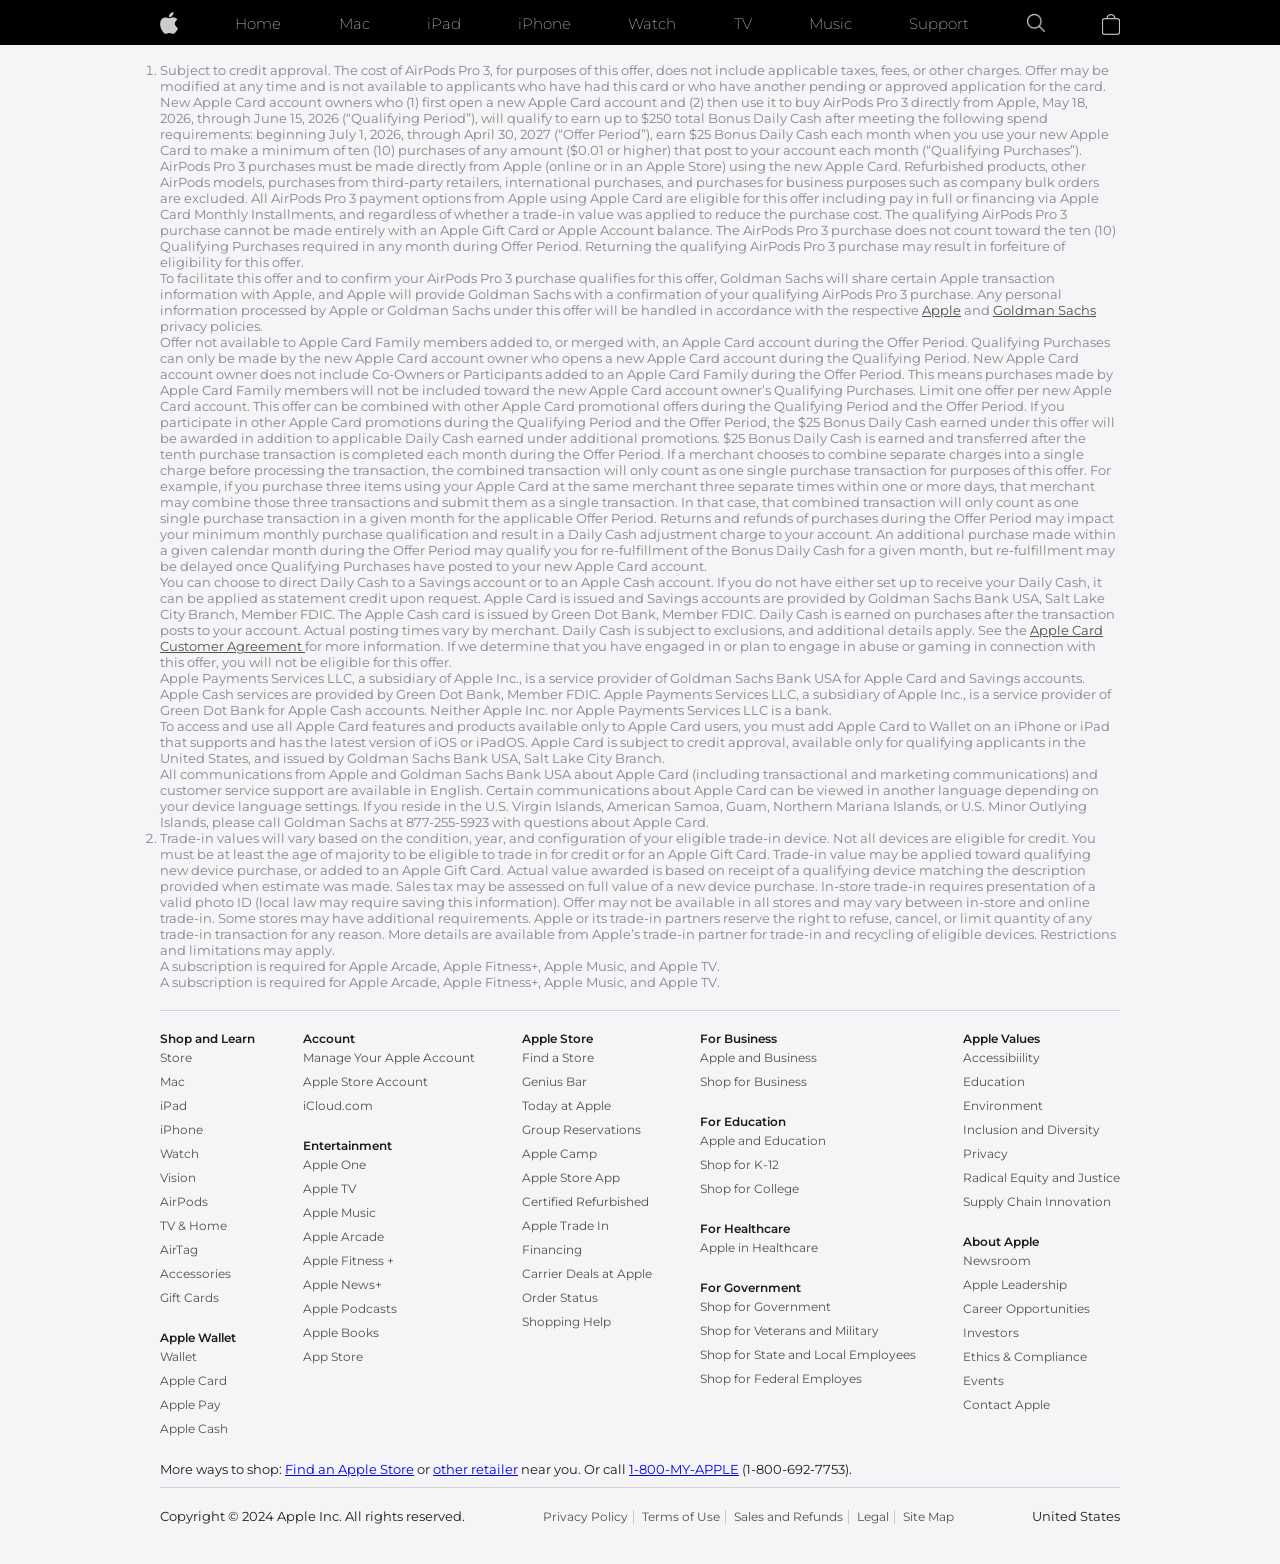
==== html/index.html @ cf8f4f3b "Add initial HTML structure and CSS styles for the Apple website; include various icons and images" ====
<!DOCTYPE html>
<html lang="en">
<head>
    <meta charset="UTF-8">
    <meta name="viewport" content="width=device-width, initial-scale=1.0">
    <title>Apple Website</title>
    <link rel="stylesheet" href="../css/style.css">
    <link rel="stylesheet" href="https://maxcdn.bootstrapcdn.com/font-awesome/4.6.2/css/font-awesome.min.css">
    <link rel="preconnect" href="https://fonts.googleapis.com">
    <link rel="preconnect" href="https://fonts.gstatic.com" crossorigin>
    <link href="https://fonts.googleapis.com/css2?family=Montserrat:ital,wght@0,100..900;1,100..900&display=swap" rel="stylesheet">
</head>
<body>
    <div class="outer-wrapper">
        <header class="header-wrapper">
            <div class="internal-wrapper">
                <div class="header-links-wrapper"> 
                    <ul>
                        <li class="logo-link"><a href="index.html"> <img src="../images/icons/logo.png" alt="Apple Logo""> </a> </li>
                        <li><a href="#">Home</a></li>
                        <li><a href="#">Mac</a></li>
                        <li><a href="#">iPad</a></li> 
                        <li><a href="#">iPhone</a></li>
                        <li><a href="#">Watch</a></li>
                        <li><a href="#">TV</a></li>
                        <li><a href="#">Music</a></li>
                        <li><a href="#">Support</a></li>
                        <li class="search-link"><a href="#"><img src="../images/icons/search-icon.png" alt="Search Icon"></a></li>
                        <li class="cart-link"><a href="#"><img src="../images/icons/cart.png" alt="Cart Icon"></a></li>
                    </ul>
                </div>
            </div>
        </header>
    </div>
       

        
<footer class="footer-wrapper">
    <div class="internal-wrapper">
        <div class="upper-text-container">
            <ol>
                <li>
                <p>
                    Subject to credit approval. The cost of AirPods Pro 3, for purposes of this offer, does not include applicable taxes, fees, or other charges. Offer may be modified at any time and is not available to applicants who have had this card or who have another pending or approved application for the card. New Apple Card account owners who (1) first open a new Apple Card account and (2) then use it to buy AirPods Pro 3 directly from Apple, May 18, 2026, through June 15, 2026 (“Qualifying Period”), will qualify to earn up to $250 total Bonus Daily Cash after meeting the following spend requirements: beginning July 1, 2026, through April 30, 2027 (“Offer Period”), earn $25 Bonus Daily Cash each month when you use your new Apple Card to make a minimum of ten (10) purchases of any amount ($0.01 or higher) that post to your account each month (“Qualifying Purchases”). AirPods Pro 3 purchases must be made directly from Apple (online or in an Apple Store) using the new Apple Card. Refurbished products, other AirPods models, purchases from third‑party retailers, international purchases, and purchases for business purposes such as company bulk orders are excluded. All AirPods Pro 3 payment options from Apple using Apple Card are eligible for this offer including pay in full or financing via Apple Card Monthly Installments, and regardless of whether a trade-in value was applied to reduce the purchase cost. The qualifying AirPods Pro 3 purchase cannot be made entirely with an Apple Gift Card or Apple Account balance. The AirPods Pro 3 purchase does not count toward the ten (10) Qualifying Purchases required in any month during Offer Period. Returning the qualifying AirPods Pro 3 purchase may result in forfeiture of eligibility for this offer.
                </p>
                <p>
                    To facilitate this offer and to confirm your AirPods Pro 3 purchase qualifies for this offer, Goldman Sachs will share certain Apple transaction information with Apple, and Apple will provide Goldman Sachs with a confirmation of your qualifying AirPods Pro 3 purchase. Any personal information processed by Apple or Goldman Sachs under this offer will be handled in accordance with the respective <a href="#">Apple</a> and <a href="#">Goldman Sachs</a> privacy policies.
                </p>
                <p>
                    Offer not available to Apple Card Family members added to, or merged with, an Apple Card account during the Offer Period. Qualifying Purchases can only be made by the new Apple Card account owner who opens a new Apple Card account during the Qualifying Period. New Apple Card account owner does not include Co-Owners or Participants added to an Apple Card Family during the Offer Period. This means purchases made by Apple Card Family members will not be included toward the new Apple Card account owner’s Qualifying Purchases. Limit one offer per new Apple Card account. This offer can be combined with other Apple Card promotional offers during the Qualifying Period and the Offer Period. If you participate in other Apple Card promotions during the Qualifying Period and the Offer Period, the $25 Bonus Daily Cash earned under this offer will be awarded in addition to applicable Daily Cash earned under additional promotions. $25 Bonus Daily Cash is earned and transferred after the tenth purchase transaction is completed each month during the Offer Period. If a merchant chooses to combine separate charges into a single charge before processing the transaction, the combined transaction will only count as one single purchase transaction for purposes of this offer. For example, if you purchase three items using your Apple Card at the same merchant three separate times within one or more days, that merchant may combine those three transactions and submit them as a single transaction. In that case, that combined transaction will only count as one single purchase transaction in a given month for the applicable Offer Period. Returns and refunds of purchases during the Offer Period may impact your minimum monthly purchase qualification and result in a Daily Cash adjustment charge to your account. An additional purchase made within a given calendar month during the Offer Period may qualify you for re-fulfillment of the Bonus Daily Cash for a given month, but re-fulfillment may be delayed once Qualifying Purchases have posted to your new Apple Card account.
                </p>
                <p>
                    You can choose to direct Daily Cash to a Savings account or to an Apple Cash account. If you do not have either set up to receive your Daily Cash, it can be applied as statement credit upon request. Apple Card is issued and Savings accounts are provided by Goldman Sachs Bank USA, Salt Lake City Branch, Member FDIC. The Apple Cash card is issued by Green Dot Bank, Member FDIC. Daily Cash is earned on purchases after the transaction posts to your account. Actual posting times vary by merchant. Daily Cash is subject to exclusions, and additional details apply. See the <a href="#">Apple Card Customer Agreement </a> for more information. If we determine that you have engaged in or plan to engage in abuse or gaming in connection with this offer, you will not be eligible for this offer.
                </p>
                <p>
                  Apple Payments Services LLC, a subsidiary of Apple Inc., is a service provider of Goldman Sachs Bank USA for Apple Card and Savings accounts. Apple Cash services are provided by Green Dot Bank, Member FDIC. Apple Payments Services LLC, a subsidiary of Apple Inc., is a service provider of Green Dot Bank for Apple Cash accounts. Neither Apple Inc. nor Apple Payments Services LLC is a bank.  
                </p>
                <p>
                    To access and use all Apple Card features and products available only to Apple Card users, you must add Apple Card to Wallet on an iPhone or iPad that supports and has the latest version of iOS or iPadOS. Apple Card is subject to credit approval, available only for qualifying applicants in the United States, and issued by Goldman Sachs Bank USA, Salt Lake City Branch.
                </p>
                <p>
                    All communications from Apple and Goldman Sachs Bank USA about Apple Card (including transactional and marketing communications) and customer service support are available in English. Certain communications about Apple Card can be viewed in another language depending on your device language settings. If you reside in the U.S. Virgin Islands, American Samoa, Guam, Northern Mariana Islands, or U.S. Minor Outlying Islands, please call Goldman Sachs at 877-255-5923 with questions about Apple Card.
                </p>
                </li>

                <li>
                    <p>
                        Trade‑in values will vary based on the condition, year, and configuration of your eligible trade‑in device. Not all devices are eligible for credit. You must be at least the age of majority to be eligible to trade in for credit or for an Apple Gift Card. Trade‑in value may be applied toward qualifying new device purchase, or added to an Apple Gift Card. Actual value awarded is based on receipt of a qualifying device matching the description provided when estimate was made. Sales tax may be assessed on full value of a new device purchase. In‑store trade‑in requires presentation of a valid photo ID (local law may require saving this information). Offer may not be available in all stores and may vary between in‑store and online trade‑in. Some stores may have additional requirements. Apple or its trade‑in partners reserve the right to refuse, cancel, or limit quantity of any trade‑in transaction for any reason. More details are available from Apple’s trade-in partner for trade‑in and recycling of eligible devices. Restrictions and limitations may apply.
                    </p>
                </li>

            </ol>
            <p>
                A subscription is required for Apple Arcade, Apple Fitness+, Apple Music, and Apple TV.
                <br>
                A subscription is required for Apple Arcade, Apple Fitness+, Apple Music, and Apple TV.
            </p>
        </div>
    
        <div class="footer-links-wrapper">
            <div class="links-wrapper-1">
                <h3> Shop and Learn </h3>
                <ul>
                    <li> <a href="#">Store</a></li>
                    <li><a href="#">Mac</a></li>
                    <li><a href="#">iPad</a></li>
                    <li><a href="#">iPhone</a></li>
                    <li><a href="#">Watch</a></li>
                    <li><a href="#">Vision</a></li>
                    <li><a href="#">AirPods</a></li>
                    <li> <a href="#">TV & Home</a></li>
                    <li><a href="#">AirTag</a></li>
                    <li><a href="#">Accessories</a></li>
                    <li><a href="#">Gift Cards</a></li>
                </ul>

                <h3> Apple Wallet</h3>
                <ul>
                    <li><a href="#">Wallet</a></li>
                    <li><a href="#">Apple Card</a></li>
                    <li><a href="#">Apple Pay</a></li>
                    <li><a href="#">Apple Cash</a></li>
                </ul>
            </div>

            <div class="links-wrapper-2">
                <h3>Account</h3>
                <ul>
                    <li><a href="#">Manage Your Apple Account</a></li>
                    <li><a href="#">Apple Store Account</a></li>
                    <li><a href="#">iCloud.com</a></li>
                </ul>

                <h3> Entertainment </h3>
                <ul>
                    <li><a href="#">Apple One </a></li>
                    <li><a href="#">Apple TV</a></li>
                    <li><a href="#">Apple Music</a></li>
                    <li><a href="#">Apple Arcade</a></li>
                    <li><a href="#">Apple Fitness + </a></li>
                    <li><a href="#">Apple News+</a></li>
                    <li><a href="#"> Apple Podcasts </a></li>
                    <li><a href="#">Apple Books</a></li>
                    <li><a href="#">App Store</a></li>
                </ul>
            </div>                        

            <div class="link-wrapper-3">
                <h3> Apple Store </h3>
                <ul>
                    <li><a href="#">Find a Store</a></li>
                    <li><a href="#">Genius Bar</a></li>
                    <li><a href="#">Today at Apple</a></li>
                    <li> <a href="#">Group Reservations</a></li>
                    <li><a href="#">Apple Camp</a></li>
                    <li><a href="#">Apple Store App</a></li>
                    <li><a href="#">Certified Refurbished</a></li>
                    <li><a href="#">Apple Trade In</a></li>
                    <li><a href="#">Financing</a></li>
                    <li><a href="#">Carrier Deals at Apple </a></li>
                    <li> <a href="#">Order Status</a></li>
                    <li><a href="#">Shopping Help</a></li>
                </ul>
            </div>

            <div class="links-wrapper-4">
                <h3> For Business </h3>
                <ul>
                    <li><a href="#">Apple and Business</a></li>
                    <li><a href="#">Shop for Business</a></li>
                </ul>
                <h3> For Education </h3>
                <ul>
                    <li><a href="#">Apple and Education</a></li>
                    <li> <a href="#">Shop for K-12 </a></li>
                    <li><a href="#">Shop for College</a></li>
                </ul>
                <h3> For Healthcare </h3>
                <ul>
                    <li><a href="#">Apple in Healthcare</a></li>
                </ul>
                <h3> For Government </h3>
                <ul>
                    <li><a href="#">Shop for Government</a></li>
                    <li><a href="#">Shop for Veterans and Military</a></li>
                    <li> <a href="#">Shop for State and Local Employees</a></li>
                    <li><a href="#">Shop for Federal Employes</a></li>
                </ul>
            </div>

            <div class="links-wrapper-5">
                <h3> Apple Values </h3>
                <ul>
                    <li><a href="#">Accessibiility</a></li>
                    <li><a href="#">Education </a></li>
                    <li><a href="#">Environment</a></li>
                    <li><a href="#">Inclusion and Diversity</a></li>
                    <li><a href="#">Privacy</a></li>
                    <li><a href="#">Radical Equity and Justice</a></li>
                    <li><a href="#">Supply Chain Innovation</a></li>
                </ul>
                <h3> About Apple </h3>
                <ul>
                    <li><a href="#">Newsroom</a></li>
                    <li><a href="#">Apple Leadership</a></li>
                    <li><a href="#">Career Opportunities</a></li>
                    <li><a href="#">Investors</a></li>
                    <li><a href="#">Ethics & Compliance</a></li>
                    <li><a href="#">Events</a></li>
                    <li><a href="#">Contact Apple</a></li>
                </ul>
            </div>
        </div>
        
        <div class="my-apple-wrapper">
            More ways to shop: <a href="#">Find an Apple Store</a> or <a href="#">other retailer</a> near you. Or call <a href="#">1-800-MY-APPLE</a> (1-800-692-7753).
        </div>
        <div class="copyright-wrapper">
            <div class="copyright">
                Copyright © 2024 Apple Inc. All rights reserved.
            </div>
            <div class="footer-links-terms">
                <ul>
                    <li><a href="#">Privacy Policy</a></li>
                    <li><a href="#">Terms of Use</a></li>
                    <li><a href="#">Sales and Refunds</a></li>
                    <li><a href="#">Legal</a></li>
                    <li><a href="#">Site Map</a></li>
                </ul>
            </div>
            <div class="footer-country">
                <a href="#"> United States</a>
            </div>
        </div>
    </div>
</footer>
---- css/style.css ----
* {
    margin: 0;
    padding: 0;
    box-sizing: border-box;
}
img {
    max-width: 100%;
}

body {
    font-size: 20px;
    font-family: 'Montserrat', sans-serif;
}

/* Header */
.header-wrapper {
    /* position: fixed; */
    background: black;
    color: white;
    font-weight: 200;
    font-size: 0.75em;
    height: 45px;
    top: 0;
    left: 0;
    width: 100%;
}

.header-wrapper ul {
    display: flex;
    -webkit-box-pack: justify;
    justify-content: space-between;
}

.internal-wrapper {
    width:980px;
    padding: 0 10px;    /* up and down, right and left */
    margin: 0 auto;     /* auto puts it in the center of the browser */
}

.header-wrapper .header-links-wrapper ul li a {
    text-decoration:none;
    color: white;
}

.header-links-wrapper ul {
    list-style: none;
}

.header-wrapper .header-links-wrapper ul li {
    display: inline-block;
    padding: 14px 0 8px;
    height: 25px;
    opacity: 0.8;
}

.header-wrapper .header-links-wrapper ul li:hover {
    opacity: 1;
}   

.logo-link, .search-link, .cart-link {
    width: 18px;
    display: block;
}

.header-wrapper .header-links-wrapper ul li.logo-link, .cart-link, .search-link {
    padding: 12px 0 10px;
}



/* Footer */

.footer-wrapper {

    background: #f5f5f7;
    color: #1d1d1f;
    font-size: 0.65em;
}

.upper-text-container {
    border-bottom: 1px solid #d2d2d7;
    color:#86868b;
    padding: 17px 0 20px;
}

.upper-text-container a {
    text-decoration: underline;
    color: #515154;
}

/*.upper-text-container a:hover {
    text-decoration: underline;
}
*/

.footer-links-wrapper {
    display: flex;
    -webkit-box-pack: justify;
    justify-content: space-between;
    padding-top: 20px;
}

.footer-wrapper ul {
    list-style: none;
    padding-bottom: 20px;
}

.footer-wrapper ul li {
    padding: 5px 0;
    font-size: 0.9em;
}

.footer-links-wrapper a {
    color: #515154;
    text-decoration: none;
}

.footer-links-wrapper a:hover {
    text-decoration: underline;
}

.footer-links-wrapper h3 {
    font-size: 12px;
    font-weight: 600;
}

.my-apple-wrapper {
    border-bottom: 1px solid #d2d2d7;
    padding-bottom: 10px;
    margin-bottom: 10px;
}

.copyright-wrapper {
    display: flex;
    -webkit-box-pack: justify;
    justify-content: space-between;
    padding: 10px 0 20px;
}

.footer-links-terms ul li {
    display: inline-block;
    padding: 0 5px;
    border-right: 1px solid  #ccc;
}

.footer-links-terms ul li:last-child {
    border-right: 0px;
}

.footer-links-terms ul li a {
    text-decoration: none;
    color: #515154;
}

.footer-links-terms ul li a:hover {
    text-decoration: underline;
}

.footer-country {
    display: inline-block;
}

.footer-country a {
    text-decoration: none;
    color:#1d1d1f;
}

.footer-country a:hover {
    text-decoration: underline;
}
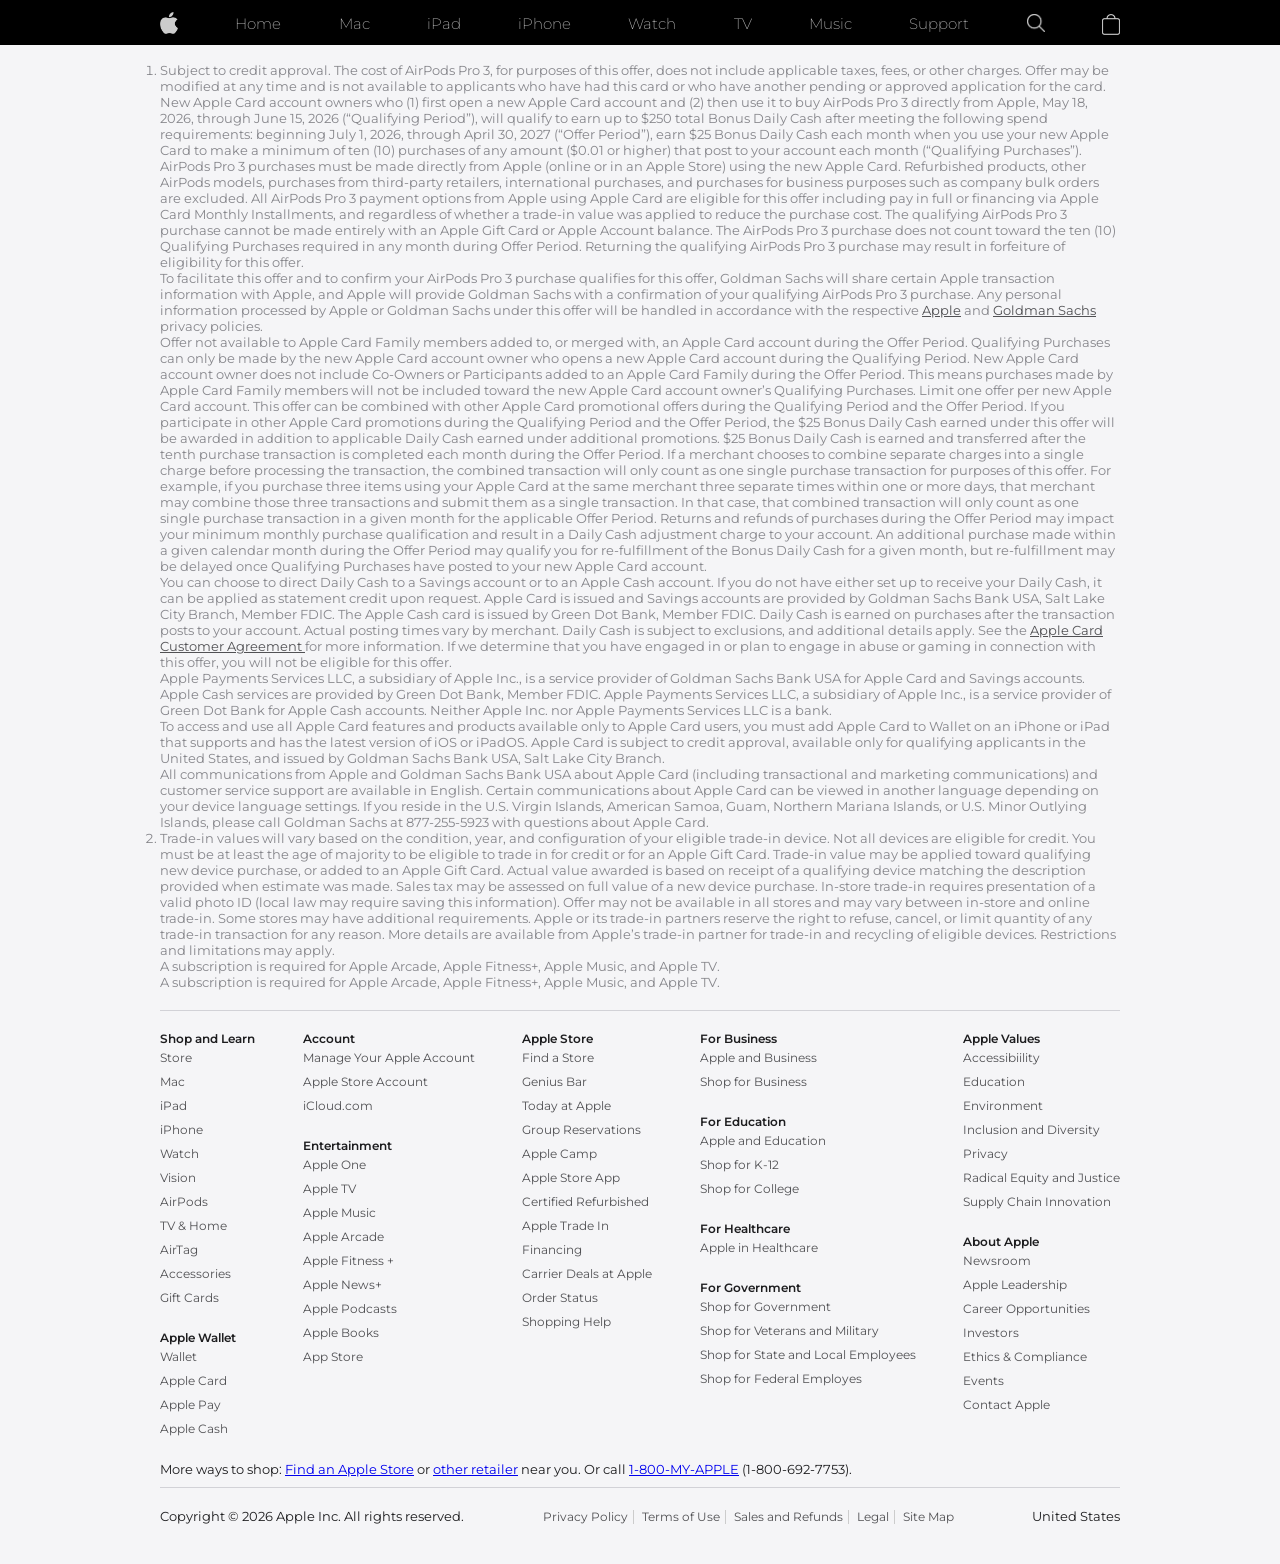
==== commit 62889b4b: "copyright date update" ====
--- a/html/index.html
+++ b/html/index.html
@@ -197,7 +197,7 @@
         </div>
         <div class="copyright-wrapper">
             <div class="copyright">
-                Copyright © 2024 Apple Inc. All rights reserved.
+                Copyright © 2026 Apple Inc. All rights reserved.
             </div>
             <div class="footer-links-terms">
                 <ul>
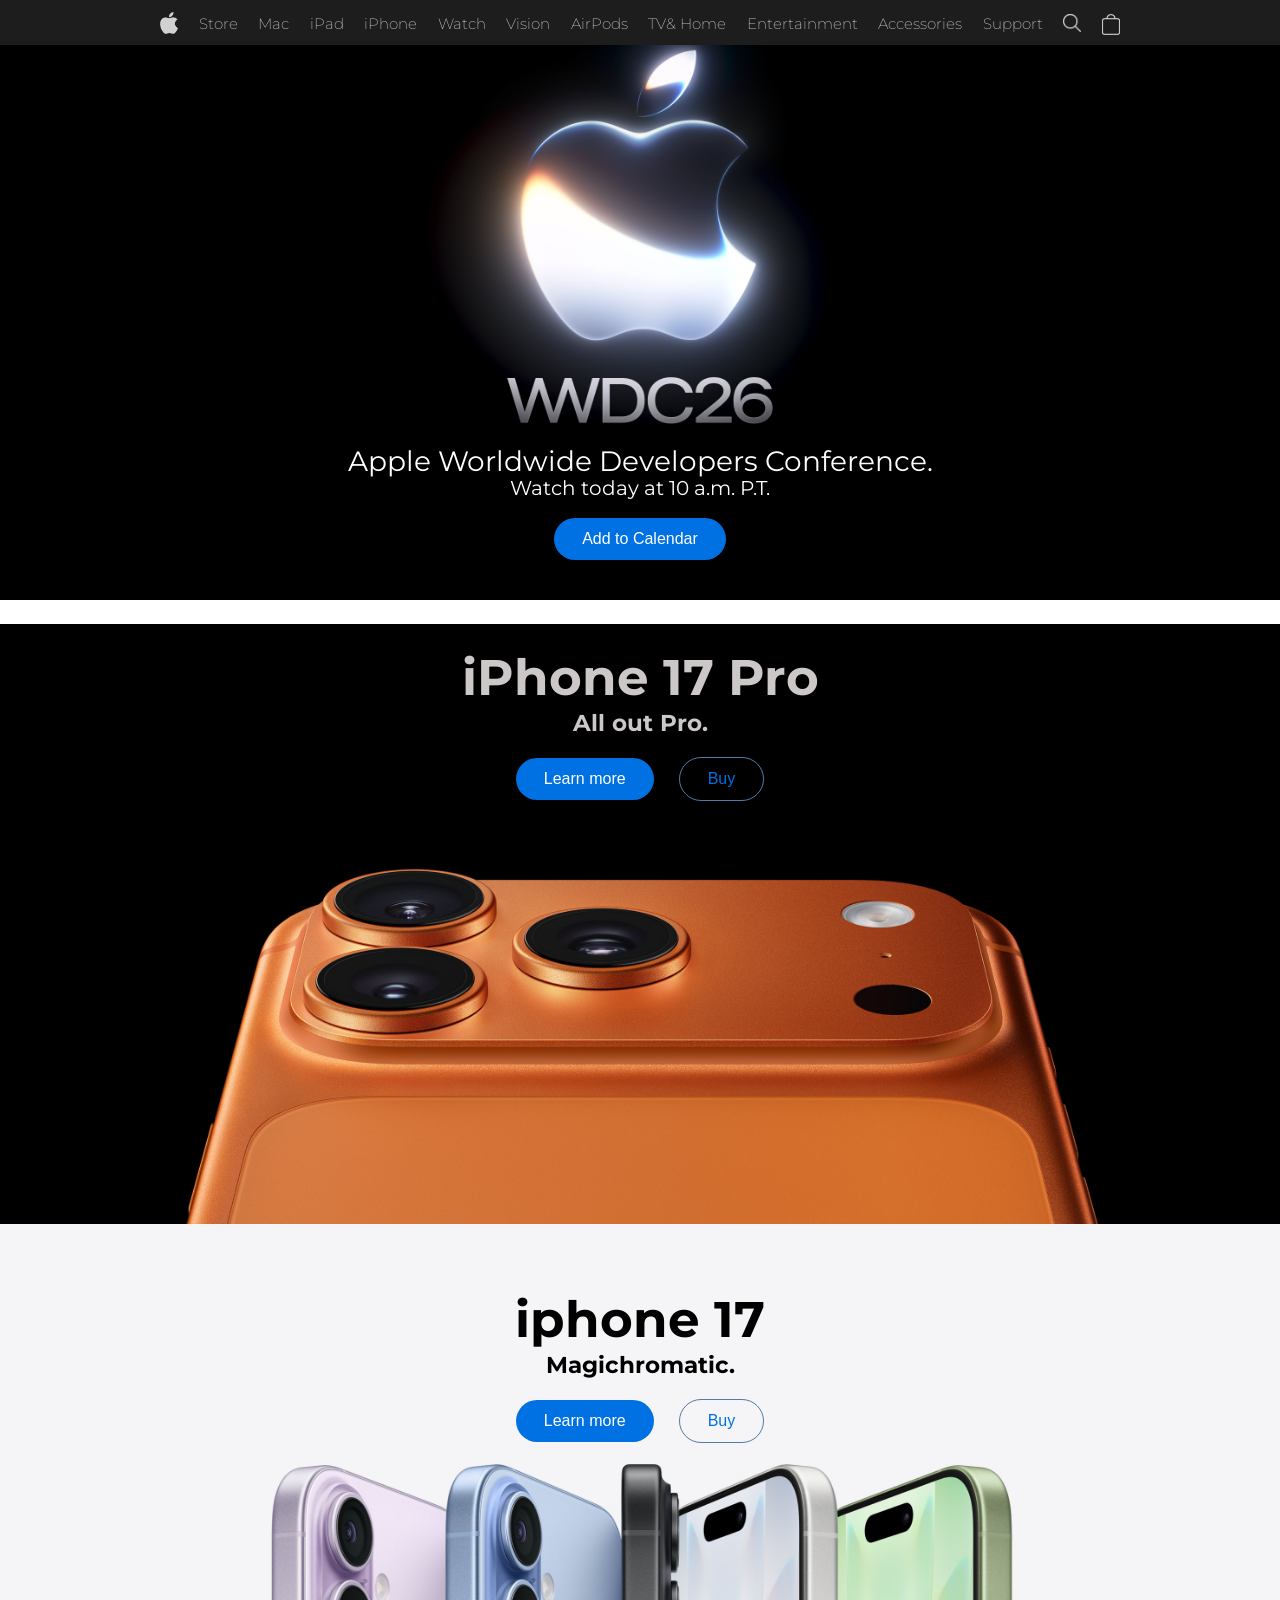
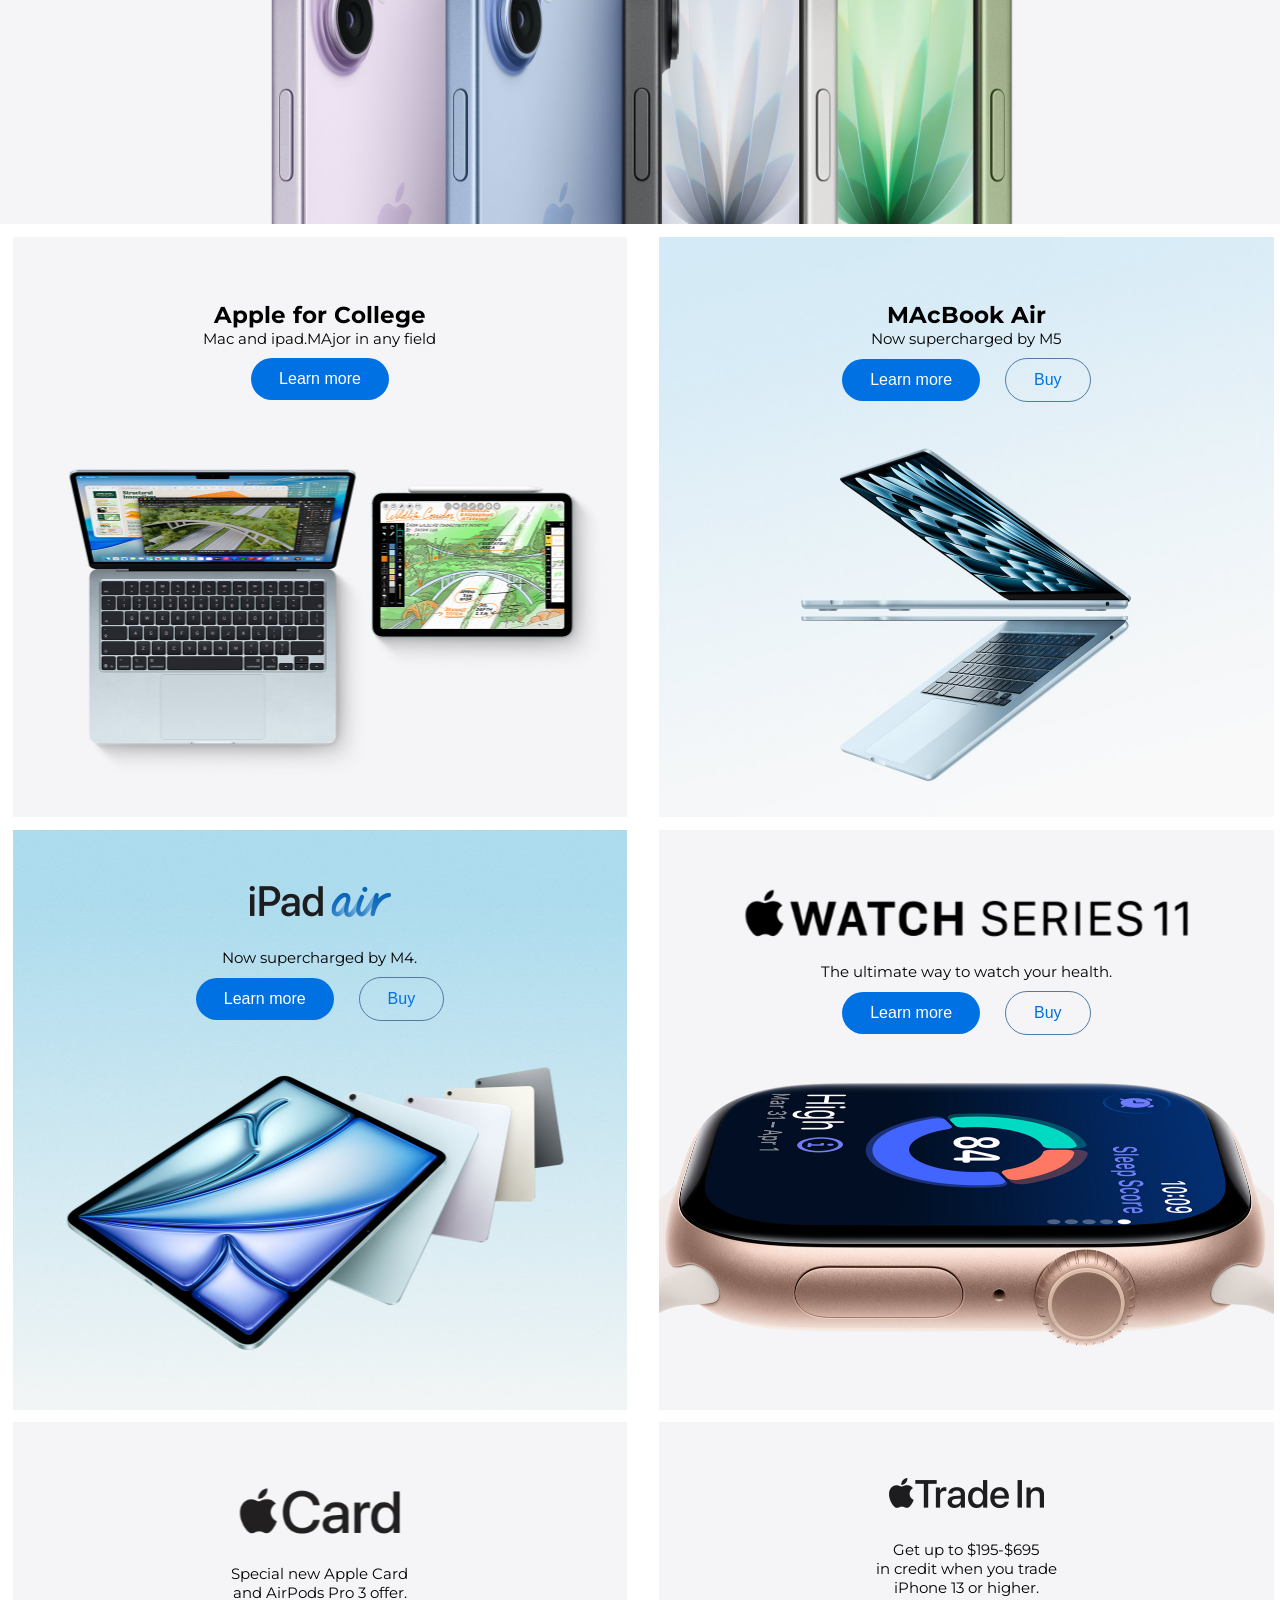
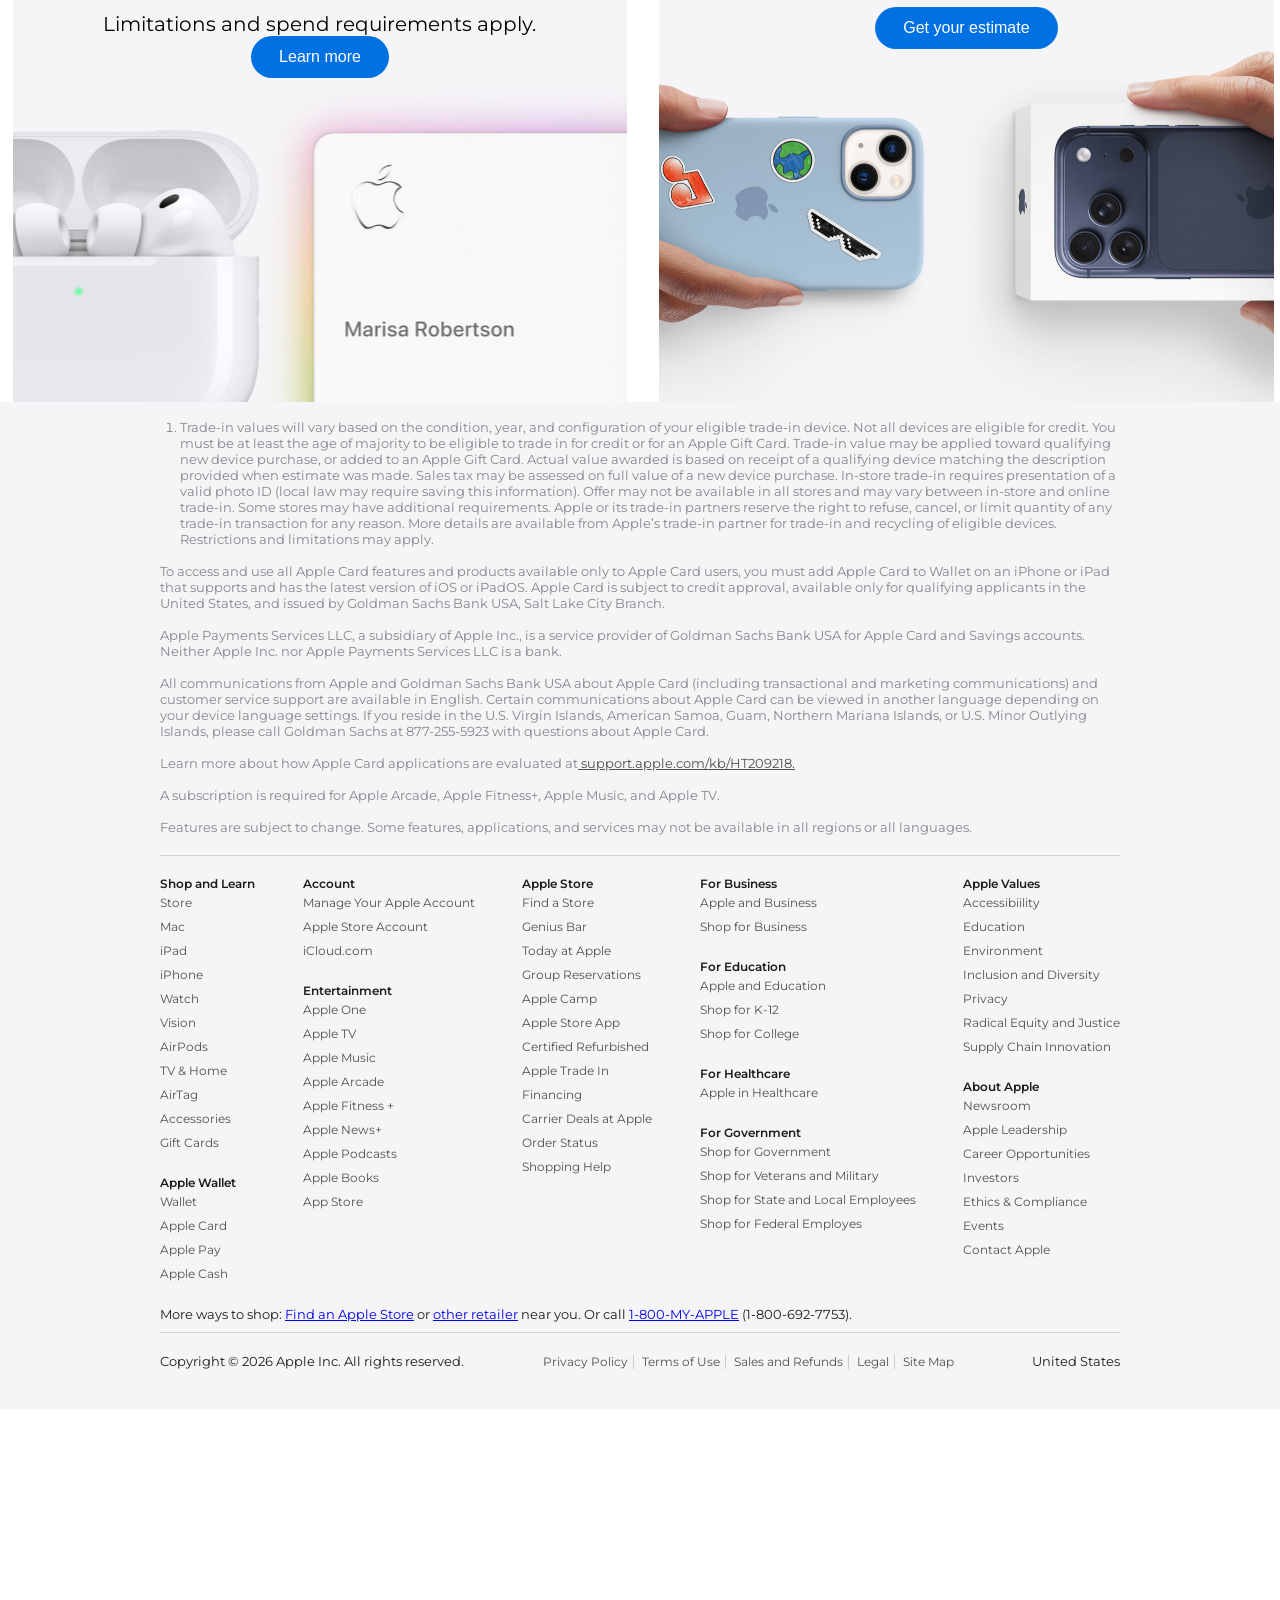
==== commit a6dbbb65: "first basic content of body done" ====
--- a/html/index.html
+++ b/html/index.html
@@ -1,5 +1,6 @@
 <!DOCTYPE html>
 <html lang="en">
+
 <head>
     <meta charset="UTF-8">
     <meta name="viewport" content="width=device-width, initial-scale=1.0">
@@ -8,209 +9,366 @@
     <link rel="stylesheet" href="https://maxcdn.bootstrapcdn.com/font-awesome/4.6.2/css/font-awesome.min.css">
     <link rel="preconnect" href="https://fonts.googleapis.com">
     <link rel="preconnect" href="https://fonts.gstatic.com" crossorigin>
-    <link href="https://fonts.googleapis.com/css2?family=Montserrat:ital,wght@0,100..900;1,100..900&display=swap" rel="stylesheet">
+    <link href="https://fonts.googleapis.com/css2?family=Montserrat:ital,wght@0,100..900;1,100..900&display=swap"
+        rel="stylesheet">
 </head>
+
 <body>
     <div class="outer-wrapper">
         <header class="header-wrapper">
             <div class="internal-wrapper">
-                <div class="header-links-wrapper"> 
+                <div class="header-links-wrapper">
                     <ul>
                         <li class="logo-link"><a href="index.html"> <img src="../images/icons/logo.png" alt="Apple Logo""> </a> </li>
-                        <li><a href="#">Home</a></li>
+                        <li><a href=" #">Store</a></li>
                         <li><a href="#">Mac</a></li>
-                        <li><a href="#">iPad</a></li> 
+                        <li><a href="#">iPad</a></li>
                         <li><a href="#">iPhone</a></li>
                         <li><a href="#">Watch</a></li>
-                        <li><a href="#">TV</a></li>
-                        <li><a href="#">Music</a></li>
+                        <li><a href="#">Vision</a></li>
+                        <li><a href="#">AirPods</a></li>
+                        <li><a href="#">TV& Home</a></li>
+                        <li><a href="#">Entertainment</a></li>
+                        <li><a href="#">Accessories</a></li>
                         <li><a href="#">Support</a></li>
-                        <li class="search-link"><a href="#"><img src="../images/icons/search-icon.png" alt="Search Icon"></a></li>
+                        <li class="search-link"><a href="#"><img src="../images/icons/search-icon.png"
+                                    alt="Search Icon"></a></li>
                         <li class="cart-link"><a href="#"><img src="../images/icons/cart.png" alt="Cart Icon"></a></li>
                     </ul>
                 </div>
             </div>
         </header>
     </div>
-       
-
-        
-<footer class="footer-wrapper">
-    <div class="internal-wrapper">
-        <div class="upper-text-container">
-            <ol>
-                <li>
-                <p>
-                    Subject to credit approval. The cost of AirPods Pro 3, for purposes of this offer, does not include applicable taxes, fees, or other charges. Offer may be modified at any time and is not available to applicants who have had this card or who have another pending or approved application for the card. New Apple Card account owners who (1) first open a new Apple Card account and (2) then use it to buy AirPods Pro 3 directly from Apple, May 18, 2026, through June 15, 2026 (“Qualifying Period”), will qualify to earn up to $250 total Bonus Daily Cash after meeting the following spend requirements: beginning July 1, 2026, through April 30, 2027 (“Offer Period”), earn $25 Bonus Daily Cash each month when you use your new Apple Card to make a minimum of ten (10) purchases of any amount ($0.01 or higher) that post to your account each month (“Qualifying Purchases”). AirPods Pro 3 purchases must be made directly from Apple (online or in an Apple Store) using the new Apple Card. Refurbished products, other AirPods models, purchases from third‑party retailers, international purchases, and purchases for business purposes such as company bulk orders are excluded. All AirPods Pro 3 payment options from Apple using Apple Card are eligible for this offer including pay in full or financing via Apple Card Monthly Installments, and regardless of whether a trade-in value was applied to reduce the purchase cost. The qualifying AirPods Pro 3 purchase cannot be made entirely with an Apple Gift Card or Apple Account balance. The AirPods Pro 3 purchase does not count toward the ten (10) Qualifying Purchases required in any month during Offer Period. Returning the qualifying AirPods Pro 3 purchase may result in forfeiture of eligibility for this offer.
-                </p>
-                <p>
-                    To facilitate this offer and to confirm your AirPods Pro 3 purchase qualifies for this offer, Goldman Sachs will share certain Apple transaction information with Apple, and Apple will provide Goldman Sachs with a confirmation of your qualifying AirPods Pro 3 purchase. Any personal information processed by Apple or Goldman Sachs under this offer will be handled in accordance with the respective <a href="#">Apple</a> and <a href="#">Goldman Sachs</a> privacy policies.
-                </p>
-                <p>
-                    Offer not available to Apple Card Family members added to, or merged with, an Apple Card account during the Offer Period. Qualifying Purchases can only be made by the new Apple Card account owner who opens a new Apple Card account during the Qualifying Period. New Apple Card account owner does not include Co-Owners or Participants added to an Apple Card Family during the Offer Period. This means purchases made by Apple Card Family members will not be included toward the new Apple Card account owner’s Qualifying Purchases. Limit one offer per new Apple Card account. This offer can be combined with other Apple Card promotional offers during the Qualifying Period and the Offer Period. If you participate in other Apple Card promotions during the Qualifying Period and the Offer Period, the $25 Bonus Daily Cash earned under this offer will be awarded in addition to applicable Daily Cash earned under additional promotions. $25 Bonus Daily Cash is earned and transferred after the tenth purchase transaction is completed each month during the Offer Period. If a merchant chooses to combine separate charges into a single charge before processing the transaction, the combined transaction will only count as one single purchase transaction for purposes of this offer. For example, if you purchase three items using your Apple Card at the same merchant three separate times within one or more days, that merchant may combine those three transactions and submit them as a single transaction. In that case, that combined transaction will only count as one single purchase transaction in a given month for the applicable Offer Period. Returns and refunds of purchases during the Offer Period may impact your minimum monthly purchase qualification and result in a Daily Cash adjustment charge to your account. An additional purchase made within a given calendar month during the Offer Period may qualify you for re-fulfillment of the Bonus Daily Cash for a given month, but re-fulfillment may be delayed once Qualifying Purchases have posted to your new Apple Card account.
-                </p>
-                <p>
-                    You can choose to direct Daily Cash to a Savings account or to an Apple Cash account. If you do not have either set up to receive your Daily Cash, it can be applied as statement credit upon request. Apple Card is issued and Savings accounts are provided by Goldman Sachs Bank USA, Salt Lake City Branch, Member FDIC. The Apple Cash card is issued by Green Dot Bank, Member FDIC. Daily Cash is earned on purchases after the transaction posts to your account. Actual posting times vary by merchant. Daily Cash is subject to exclusions, and additional details apply. See the <a href="#">Apple Card Customer Agreement </a> for more information. If we determine that you have engaged in or plan to engage in abuse or gaming in connection with this offer, you will not be eligible for this offer.
-                </p>
-                <p>
-                  Apple Payments Services LLC, a subsidiary of Apple Inc., is a service provider of Goldman Sachs Bank USA for Apple Card and Savings accounts. Apple Cash services are provided by Green Dot Bank, Member FDIC. Apple Payments Services LLC, a subsidiary of Apple Inc., is a service provider of Green Dot Bank for Apple Cash accounts. Neither Apple Inc. nor Apple Payments Services LLC is a bank.  
-                </p>
-                <p>
-                    To access and use all Apple Card features and products available only to Apple Card users, you must add Apple Card to Wallet on an iPhone or iPad that supports and has the latest version of iOS or iPadOS. Apple Card is subject to credit approval, available only for qualifying applicants in the United States, and issued by Goldman Sachs Bank USA, Salt Lake City Branch.
-                </p>
-                <p>
-                    All communications from Apple and Goldman Sachs Bank USA about Apple Card (including transactional and marketing communications) and customer service support are available in English. Certain communications about Apple Card can be viewed in another language depending on your device language settings. If you reside in the U.S. Virgin Islands, American Samoa, Guam, Northern Mariana Islands, or U.S. Minor Outlying Islands, please call Goldman Sachs at 877-255-5923 with questions about Apple Card.
-                </p>
-                </li>
-
-                <li>
+
+    <section class="main-highlight-wrapper">
+
+        <div class="hero-content">
+
+            <div class="model">
+                Apple Worldwide Developers Conference.
+            </div>
+
+            <div class="brief-description">
+                Watch today at 10 a.m. P.T.
+            </div>
+
+            <div class="buttons-wrapper">
+                <button>Add to Calendar</button>
+            </div>
+
+        </div>
+
+    </section>
+    <br>
+
+    <section class="second-highlight-wrapper">
+        <div class="internal-wrapper">
+            <div class="title-wrapper">
+                <h1>iPhone 17 Pro</h1>
+                <h3>All out Pro.</h4>
+            </div>
+
+            <div class="buttons-wrapper">
+                <button class="btn-blue">Learn more</button>
+                <button class="btn-black">Buy </button>
+            </div>
+        </div>
+    </section>
+
+
+
+    <section class="third-highlight-wrapper">
+        <div class="internal-wrapper">
+            <div class="title-wrapper">
+                <h1> iphone 17 </h1>
+                <h3> Magichromatic.</h3>
+            </div>
+
+            <div class="buttons-wrapper">
+                <button class="btn-blue">Learn more</button>
+                <button class="btn-black">Buy </button>
+            </div>
+        </div>
+    </section>
+
+    <section class="fourth-highlight-wrapper">
+        <div class="left-side-wrapper">
+
+            <div class="description-wrapper">
+                <h1>Apple for College</h1>
+                <p>Mac and ipad.MAjor in any field</p>
+            </div>
+            <div class="buttons-wrapper">
+                <button>Learn more </button>
+            </div>
+
+        </div>
+        </div>
+        <div class="right-side-wrapper">
+            <div class="description-wrapper">
+                <h1> MAcBook Air </h1>
+                <p> Now supercharged by M5</p>
+            </div>
+
+            <div class="buttons-wrapper">
+                <button class="btn-blue">Learn more</button>
+                <button class="btn-black">Buy </button>
+            </div>
+        </div>
+    </section>
+
+    <section class="fifth-highlight-wrapper">
+        <div class="left-side-wrapper">
+            <div class="logo-wrapper">
+                <img src="../images/pictures/ipad-air-logo.png">
+            </div>
+            <div class="description-wrapper">
+                Now supercharged by M4.
+            </div>
+            <div class="buttons-wrapper">
+                <button class="btn-blue">Learn more</button>
+                <button class="btn-black">Buy </button>
+            </div>
+        </div>
+
+        <div class="right-side-wrapper">
+            <div class="logo-wrapper">
+                <img src="../images/pictures/Watch-Series-11.png">
+            </div>
+
+            <div class="description-wrapper">
+                The ultimate way to watch your health.
+            </div>
+
+            <div class="buttons-wrapper">
+                <button class="btn-blue">Learn more</button>
+                <button class="btn-black">Buy </button>
+            </div>
+
+        </div>
+    </section>
+
+    <section class="sixth-highlight-wrapper">
+        <div class="left-side-wrapper">
+            <div class="logo-wrapper">
+                <img src="../images/pictures/Card.png">
+            </div>
+
+            <div class="description-wrapper">
+                Special new Apple Card <br> and AirPods Pro 3 offer.
+            </div>
+
+            <div class="light-text">
+                Limitations and spend requirements apply.
+            </div>
+
+            <div class="buttons-wrapper">
+                <button class="btn-blue">Learn more</button>
+            </div>
+
+        </div>
+
+        <div class="right-side-wrapper">
+            <div class="logo-wrapper">
+                <img src="../images/pictures/trade-in-logo.png">
+            </div>
+            <div class="description-wrapper">
+                Get up to $195-$695 <br> in credit when you trade <br> iPhone 13 or higher.
+            </div>
+            <div class="buttons-wrapper">
+                <button class="btn-blue">Get your estimate</button>
+            </div>
+
+
+        </div>
+    </section>
+
+
+
+
+    <footer class="footer-wrapper">
+        <div class="internal-wrapper">
+            <div class="upper-text-container">
+                <ol>
+                    <li>
+                        Trade‑in values will vary based on the condition, year, and configuration of your eligible
+                        trade‑in device. Not all devices are eligible for credit. You must be at least the age of
+                        majority to be eligible to trade in for credit or for an Apple Gift Card. Trade‑in value may be
+                        applied toward qualifying new device purchase, or added to an Apple Gift Card. Actual value
+                        awarded is based on receipt of a qualifying device matching the description provided when
+                        estimate was made. Sales tax may be assessed on full value of a new device purchase. In‑store
+                        trade‑in requires presentation of a valid photo ID (local law may require saving this
+                        information). Offer may not be available in all stores and may vary between in‑store and online
+                        trade‑in. Some stores may have additional requirements. Apple or its trade‑in partners reserve
+                        the right to refuse, cancel, or limit quantity of any trade‑in transaction for any reason. More
+                        details are available from Apple’s trade-in partner for trade‑in and recycling of eligible
+                        devices. Restrictions and limitations may apply.
+                    </li>
+                    </ol>
+                    <br>
                     <p>
-                        Trade‑in values will vary based on the condition, year, and configuration of your eligible trade‑in device. Not all devices are eligible for credit. You must be at least the age of majority to be eligible to trade in for credit or for an Apple Gift Card. Trade‑in value may be applied toward qualifying new device purchase, or added to an Apple Gift Card. Actual value awarded is based on receipt of a qualifying device matching the description provided when estimate was made. Sales tax may be assessed on full value of a new device purchase. In‑store trade‑in requires presentation of a valid photo ID (local law may require saving this information). Offer may not be available in all stores and may vary between in‑store and online trade‑in. Some stores may have additional requirements. Apple or its trade‑in partners reserve the right to refuse, cancel, or limit quantity of any trade‑in transaction for any reason. More details are available from Apple’s trade-in partner for trade‑in and recycling of eligible devices. Restrictions and limitations may apply.
+                        To access and use all Apple Card features and products available only to Apple Card users, you
+                        must add Apple Card to Wallet on an iPhone or iPad that supports and has the latest version of
+                        iOS or iPadOS. Apple Card is subject to credit approval, available only for qualifying
+                        applicants in the United States, and issued by Goldman Sachs Bank USA, Salt Lake City Branch.
+                        <br><br>
+                        Apple Payments Services LLC, a subsidiary of Apple Inc., is a service provider of Goldman Sachs
+                        Bank USA for Apple Card and Savings accounts. Neither Apple Inc. nor Apple Payments Services LLC
+                        is a bank.
+                        <br><br>
+                        All communications from Apple and Goldman Sachs Bank USA about Apple Card (including
+                        transactional and marketing communications) and customer service support are available in
+                        English. Certain communications about Apple Card can be viewed in another language depending on
+                        your device language settings. If you reside in the U.S. Virgin Islands, American Samoa, Guam,
+                        Northern Mariana Islands, or U.S. Minor Outlying Islands, please call Goldman Sachs at
+                        877-255-5923 with questions about Apple Card.
+                        <br><br>
+                        Learn more about how Apple Card applications are evaluated at<a href="#"> support.apple.com/kb/HT209218.</a>
+                        <br><br>
+                        A subscription is required for Apple Arcade, Apple Fitness+, Apple Music, and Apple TV.
+                        <br><br>
+                        Features are subject to change. Some features, applications, and services may not be available
+                        in all regions or all languages.
                     </p>
-                </li>
-
-            </ol>
-            <p>
-                A subscription is required for Apple Arcade, Apple Fitness+, Apple Music, and Apple TV.
-                <br>
-                A subscription is required for Apple Arcade, Apple Fitness+, Apple Music, and Apple TV.
-            </p>
-        </div>
-    
-        <div class="footer-links-wrapper">
-            <div class="links-wrapper-1">
-                <h3> Shop and Learn </h3>
-                <ul>
-                    <li> <a href="#">Store</a></li>
-                    <li><a href="#">Mac</a></li>
-                    <li><a href="#">iPad</a></li>
-                    <li><a href="#">iPhone</a></li>
-                    <li><a href="#">Watch</a></li>
-                    <li><a href="#">Vision</a></li>
-                    <li><a href="#">AirPods</a></li>
-                    <li> <a href="#">TV & Home</a></li>
-                    <li><a href="#">AirTag</a></li>
-                    <li><a href="#">Accessories</a></li>
-                    <li><a href="#">Gift Cards</a></li>
-                </ul>
-
-                <h3> Apple Wallet</h3>
-                <ul>
-                    <li><a href="#">Wallet</a></li>
-                    <li><a href="#">Apple Card</a></li>
-                    <li><a href="#">Apple Pay</a></li>
-                    <li><a href="#">Apple Cash</a></li>
-                </ul>
-            </div>
-
-            <div class="links-wrapper-2">
-                <h3>Account</h3>
-                <ul>
-                    <li><a href="#">Manage Your Apple Account</a></li>
-                    <li><a href="#">Apple Store Account</a></li>
-                    <li><a href="#">iCloud.com</a></li>
-                </ul>
-
-                <h3> Entertainment </h3>
-                <ul>
-                    <li><a href="#">Apple One </a></li>
-                    <li><a href="#">Apple TV</a></li>
-                    <li><a href="#">Apple Music</a></li>
-                    <li><a href="#">Apple Arcade</a></li>
-                    <li><a href="#">Apple Fitness + </a></li>
-                    <li><a href="#">Apple News+</a></li>
-                    <li><a href="#"> Apple Podcasts </a></li>
-                    <li><a href="#">Apple Books</a></li>
-                    <li><a href="#">App Store</a></li>
-                </ul>
-            </div>                        
-
-            <div class="link-wrapper-3">
-                <h3> Apple Store </h3>
-                <ul>
-                    <li><a href="#">Find a Store</a></li>
-                    <li><a href="#">Genius Bar</a></li>
-                    <li><a href="#">Today at Apple</a></li>
-                    <li> <a href="#">Group Reservations</a></li>
-                    <li><a href="#">Apple Camp</a></li>
-                    <li><a href="#">Apple Store App</a></li>
-                    <li><a href="#">Certified Refurbished</a></li>
-                    <li><a href="#">Apple Trade In</a></li>
-                    <li><a href="#">Financing</a></li>
-                    <li><a href="#">Carrier Deals at Apple </a></li>
-                    <li> <a href="#">Order Status</a></li>
-                    <li><a href="#">Shopping Help</a></li>
-                </ul>
-            </div>
-
-            <div class="links-wrapper-4">
-                <h3> For Business </h3>
-                <ul>
-                    <li><a href="#">Apple and Business</a></li>
-                    <li><a href="#">Shop for Business</a></li>
-                </ul>
-                <h3> For Education </h3>
-                <ul>
-                    <li><a href="#">Apple and Education</a></li>
-                    <li> <a href="#">Shop for K-12 </a></li>
-                    <li><a href="#">Shop for College</a></li>
-                </ul>
-                <h3> For Healthcare </h3>
-                <ul>
-                    <li><a href="#">Apple in Healthcare</a></li>
-                </ul>
-                <h3> For Government </h3>
-                <ul>
-                    <li><a href="#">Shop for Government</a></li>
-                    <li><a href="#">Shop for Veterans and Military</a></li>
-                    <li> <a href="#">Shop for State and Local Employees</a></li>
-                    <li><a href="#">Shop for Federal Employes</a></li>
-                </ul>
-            </div>
-
-            <div class="links-wrapper-5">
-                <h3> Apple Values </h3>
-                <ul>
-                    <li><a href="#">Accessibiility</a></li>
-                    <li><a href="#">Education </a></li>
-                    <li><a href="#">Environment</a></li>
-                    <li><a href="#">Inclusion and Diversity</a></li>
-                    <li><a href="#">Privacy</a></li>
-                    <li><a href="#">Radical Equity and Justice</a></li>
-                    <li><a href="#">Supply Chain Innovation</a></li>
-                </ul>
-                <h3> About Apple </h3>
-                <ul>
-                    <li><a href="#">Newsroom</a></li>
-                    <li><a href="#">Apple Leadership</a></li>
-                    <li><a href="#">Career Opportunities</a></li>
-                    <li><a href="#">Investors</a></li>
-                    <li><a href="#">Ethics & Compliance</a></li>
-                    <li><a href="#">Events</a></li>
-                    <li><a href="#">Contact Apple</a></li>
-                </ul>
-            </div>
-        </div>
-        
-        <div class="my-apple-wrapper">
-            More ways to shop: <a href="#">Find an Apple Store</a> or <a href="#">other retailer</a> near you. Or call <a href="#">1-800-MY-APPLE</a> (1-800-692-7753).
-        </div>
-        <div class="copyright-wrapper">
-            <div class="copyright">
-                Copyright © 2026 Apple Inc. All rights reserved.
-            </div>
-            <div class="footer-links-terms">
-                <ul>
-                    <li><a href="#">Privacy Policy</a></li>
-                    <li><a href="#">Terms of Use</a></li>
-                    <li><a href="#">Sales and Refunds</a></li>
-                    <li><a href="#">Legal</a></li>
-                    <li><a href="#">Site Map</a></li>
-                </ul>
-            </div>
-            <div class="footer-country">
-                <a href="#"> United States</a>
-            </div>
-        </div>
-    </div>
-</footer>+
+            </div>
+
+            <div class="footer-links-wrapper">
+                <div class="links-wrapper-1">
+                    <h3> Shop and Learn </h3>
+                    <ul>
+                        <li> <a href="#">Store</a></li>
+                        <li><a href="#">Mac</a></li>
+                        <li><a href="#">iPad</a></li>
+                        <li><a href="#">iPhone</a></li>
+                        <li><a href="#">Watch</a></li>
+                        <li><a href="#">Vision</a></li>
+                        <li><a href="#">AirPods</a></li>
+                        <li> <a href="#">TV & Home</a></li>
+                        <li><a href="#">AirTag</a></li>
+                        <li><a href="#">Accessories</a></li>
+                        <li><a href="#">Gift Cards</a></li>
+                    </ul>
+
+                    <h3> Apple Wallet</h3>
+                    <ul>
+                        <li><a href="#">Wallet</a></li>
+                        <li><a href="#">Apple Card</a></li>
+                        <li><a href="#">Apple Pay</a></li>
+                        <li><a href="#">Apple Cash</a></li>
+                    </ul>
+                </div>
+
+                <div class="links-wrapper-2">
+                    <h3>Account</h3>
+                    <ul>
+                        <li><a href="#">Manage Your Apple Account</a></li>
+                        <li><a href="#">Apple Store Account</a></li>
+                        <li><a href="#">iCloud.com</a></li>
+                    </ul>
+
+                    <h3> Entertainment </h3>
+                    <ul>
+                        <li><a href="#">Apple One </a></li>
+                        <li><a href="#">Apple TV</a></li>
+                        <li><a href="#">Apple Music</a></li>
+                        <li><a href="#">Apple Arcade</a></li>
+                        <li><a href="#">Apple Fitness + </a></li>
+                        <li><a href="#">Apple News+</a></li>
+                        <li><a href="#"> Apple Podcasts </a></li>
+                        <li><a href="#">Apple Books</a></li>
+                        <li><a href="#">App Store</a></li>
+                    </ul>
+                </div>
+
+                <div class="link-wrapper-3">
+                    <h3> Apple Store </h3>
+                    <ul>
+                        <li><a href="#">Find a Store</a></li>
+                        <li><a href="#">Genius Bar</a></li>
+                        <li><a href="#">Today at Apple</a></li>
+                        <li> <a href="#">Group Reservations</a></li>
+                        <li><a href="#">Apple Camp</a></li>
+                        <li><a href="#">Apple Store App</a></li>
+                        <li><a href="#">Certified Refurbished</a></li>
+                        <li><a href="#">Apple Trade In</a></li>
+                        <li><a href="#">Financing</a></li>
+                        <li><a href="#">Carrier Deals at Apple </a></li>
+                        <li> <a href="#">Order Status</a></li>
+                        <li><a href="#">Shopping Help</a></li>
+                    </ul>
+                </div>
+
+                <div class="links-wrapper-4">
+                    <h3> For Business </h3>
+                    <ul>
+                        <li><a href="#">Apple and Business</a></li>
+                        <li><a href="#">Shop for Business</a></li>
+                    </ul>
+                    <h3> For Education </h3>
+                    <ul>
+                        <li><a href="#">Apple and Education</a></li>
+                        <li> <a href="#">Shop for K-12 </a></li>
+                        <li><a href="#">Shop for College</a></li>
+                    </ul>
+                    <h3> For Healthcare </h3>
+                    <ul>
+                        <li><a href="#">Apple in Healthcare</a></li>
+                    </ul>
+                    <h3> For Government </h3>
+                    <ul>
+                        <li><a href="#">Shop for Government</a></li>
+                        <li><a href="#">Shop for Veterans and Military</a></li>
+                        <li> <a href="#">Shop for State and Local Employees</a></li>
+                        <li><a href="#">Shop for Federal Employes</a></li>
+                    </ul>
+                </div>
+
+                <div class="links-wrapper-5">
+                    <h3> Apple Values </h3>
+                    <ul>
+                        <li><a href="#">Accessibiility</a></li>
+                        <li><a href="#">Education </a></li>
+                        <li><a href="#">Environment</a></li>
+                        <li><a href="#">Inclusion and Diversity</a></li>
+                        <li><a href="#">Privacy</a></li>
+                        <li><a href="#">Radical Equity and Justice</a></li>
+                        <li><a href="#">Supply Chain Innovation</a></li>
+                    </ul>
+                    <h3> About Apple </h3>
+                    <ul>
+                        <li><a href="#">Newsroom</a></li>
+                        <li><a href="#">Apple Leadership</a></li>
+                        <li><a href="#">Career Opportunities</a></li>
+                        <li><a href="#">Investors</a></li>
+                        <li><a href="#">Ethics & Compliance</a></li>
+                        <li><a href="#">Events</a></li>
+                        <li><a href="#">Contact Apple</a></li>
+                    </ul>
+                </div>
+            </div>
+
+            <div class="my-apple-wrapper">
+                More ways to shop: <a href="#">Find an Apple Store</a> or <a href="#">other retailer</a> near you. Or
+                call <a href="#">1-800-MY-APPLE</a> (1-800-692-7753).
+            </div>
+            <div class="copyright-wrapper">
+                <div class="copyright">
+                    Copyright © 2026 Apple Inc. All rights reserved.
+                </div>
+                <div class="footer-links-terms">
+                    <ul>
+                        <li><a href="#">Privacy Policy</a></li>
+                        <li><a href="#">Terms of Use</a></li>
+                        <li><a href="#">Sales and Refunds</a></li>
+                        <li><a href="#">Legal</a></li>
+                        <li><a href="#">Site Map</a></li>
+                    </ul>
+                </div>
+                <div class="footer-country">
+                    <a href="#"> United States</a>
+                </div>
+            </div>
+        </div>
+    </footer>
+</body>
--- a/css/style.css
+++ b/css/style.css
@@ -14,8 +14,9 @@
 
 /* Header */
 .header-wrapper {
-    /* position: fixed; */
-    background: black;
+    position: fixed;
+    z-index: 9999;
+    background: rgb(30, 29, 29);
     color: white;
     font-weight: 200;
     font-size: 0.75em;
@@ -68,6 +69,224 @@
 
 
 
+
+/* Main Highlight */
+
+.main-highlight-wrapper{
+
+    height: 600px;
+    
+    background-image:
+    url("../images/pictures/hero_wwdc_teaser_startframe.jpg");
+
+    background-repeat: no-repeat;
+
+    background-position: center top;
+
+    background-size: contain;
+
+    background-color: black;
+
+    position: relative;
+}
+
+.hero-content{
+
+    position: absolute;
+
+    bottom: 40px;
+    line-height: 0.5;
+    left: 50%;
+
+    transform: translateX(-50%);
+
+    text-align: center;
+
+    color: white;
+
+    width: 100%;
+}
+
+.model{
+    font-size: 28px;
+    margin-bottom: 15px;
+}
+
+.brief-description{
+    font-size: 20px;
+    margin-bottom: 25px;
+}
+
+.buttons-wrapper button{
+
+    background: #0071e3;
+
+    color: white;
+
+    border: none;
+
+    border-radius: 20px;
+
+    padding: 12px 24px;
+
+    font-size: 17px;
+
+    cursor: pointer;
+}
+
+
+
+/* Second highlight */
+
+.second-highlight-wrapper {
+  background-image: url('../images/pictures/hero_iphone_17_pro\ \(2\).jpg'); /* adjust path */
+  background-size: cover;        /* fills the entire section */
+  background-position: center;   /* keeps image centered */
+  background-repeat: no-repeat;
+  width: 100%;
+  height: 600px;                 /* adjust height as needed */
+  display: flex;
+  align-items: center;
+  justify-content: center;
+  color: rgb(204, 200, 200);
+  text-align: center;
+  padding: 40px 0;
+}
+
+
+.internal-wrapper {
+  margin-bottom: 400px;
+}
+
+
+.title-wrapper {
+  margin-bottom: 20px;
+}
+
+
+
+.buttons-wrapper button {
+  padding: 12px 28px;
+  margin: 0 10px;
+  border: none;
+  border-radius: 30px;           /* pill shape */
+  font-size: 16px;
+  cursor: pointer;
+}
+
+.title-wrapper h1{
+    font-size: 50px;
+}
+.buttons-wrapper.btn-blue {
+  background-color: #007BFF;
+  color: white;
+}
+
+.buttons-wrapper .btn-black {
+  background-color: transparent;
+  color: #0071e3;
+  border: 0.5px solid #537ca2;
+}
+
+.buttons-wrapper button:hover {
+  opacity: 0.85;
+}
+
+
+
+/* Third highlight */
+
+.third-highlight-wrapper {
+    background-image: url('../images/pictures/hero_iphone_17\ \(2\).jpg');
+    height: 600px;
+    background-position: center;
+    background-repeat: no-repeat;
+    background-size:cover;
+    text-align: center;
+    padding: 65px 20px;
+}
+
+/* Fourth highlight*/
+
+.fourth-highlight-wrapper {
+    display: flex;
+    -webkit-box-pack: justify;
+    justify-content: space-between;
+    background: #fff;
+}
+
+.left-side-wrapper, .right-side-wrapper  {
+    height: 580px;
+    background-position: center;
+    background-repeat: no-repeat;
+    background-size: cover;
+    text-align: center;
+    width: 48%;
+    margin: 1% 0.5% 0% 1%;
+    padding-top: 54px;
+}
+
+.fourth-highlight-wrapper .left-side-wrapper {
+    background-image: url("../images/pictures/promo_college_students_2026.jpg");
+}
+
+.description-wrapper{
+    max-width: 430px;
+    margin: 0 auto;
+    padding: 10px;
+    font-size: 15px;
+}
+
+.fourth-highlight-wrapper .right-side-wrapper {
+    background-image: url("../images/pictures/promo_macbook_air_m5.jpg")
+}
+
+
+
+
+/*fifth highlight */
+
+.fifth-highlight-wrapper {
+    display: flex;
+    -webkit-box-pack: justify;
+    justify-content: space-between;
+    background: #fff;
+}
+
+
+
+.fifth-highlight-wrapper .left-side-wrapper {
+    background-image: url("../images/pictures/promo_ipad_air_m4.jpg");
+}
+
+
+.fifth-highlight-wrapper .right-side-wrapper {
+    background-image: url("../images/pictures/promo_apple_watch_series_11.jpg")
+}
+
+
+
+
+/* sixth highlight */
+.sixth-highlight-wrapper {
+    display: flex;
+    -webkit-box-pack: justify;
+    justify-content: space-between;
+    background: #fff;
+}
+
+
+
+.sixth-highlight-wrapper .left-side-wrapper {
+    background-image: url("../images/pictures/promo_apple_card_airpods.jpg");
+}
+
+
+.sixth-highlight-wrapper .right-side-wrapper {
+    background-image: url("../images/pictures/promo_iphone_tradein.jpg")
+}
+
+
 /* Footer */
 
 .footer-wrapper {
@@ -88,10 +307,9 @@
     color: #515154;
 }
 
-/*.upper-text-container a:hover {
-    text-decoration: underline;
-}
-*/
+.footer-wrapper ol{
+    padding-left: 20px;
+}
 
 .footer-links-wrapper {
     display: flex;
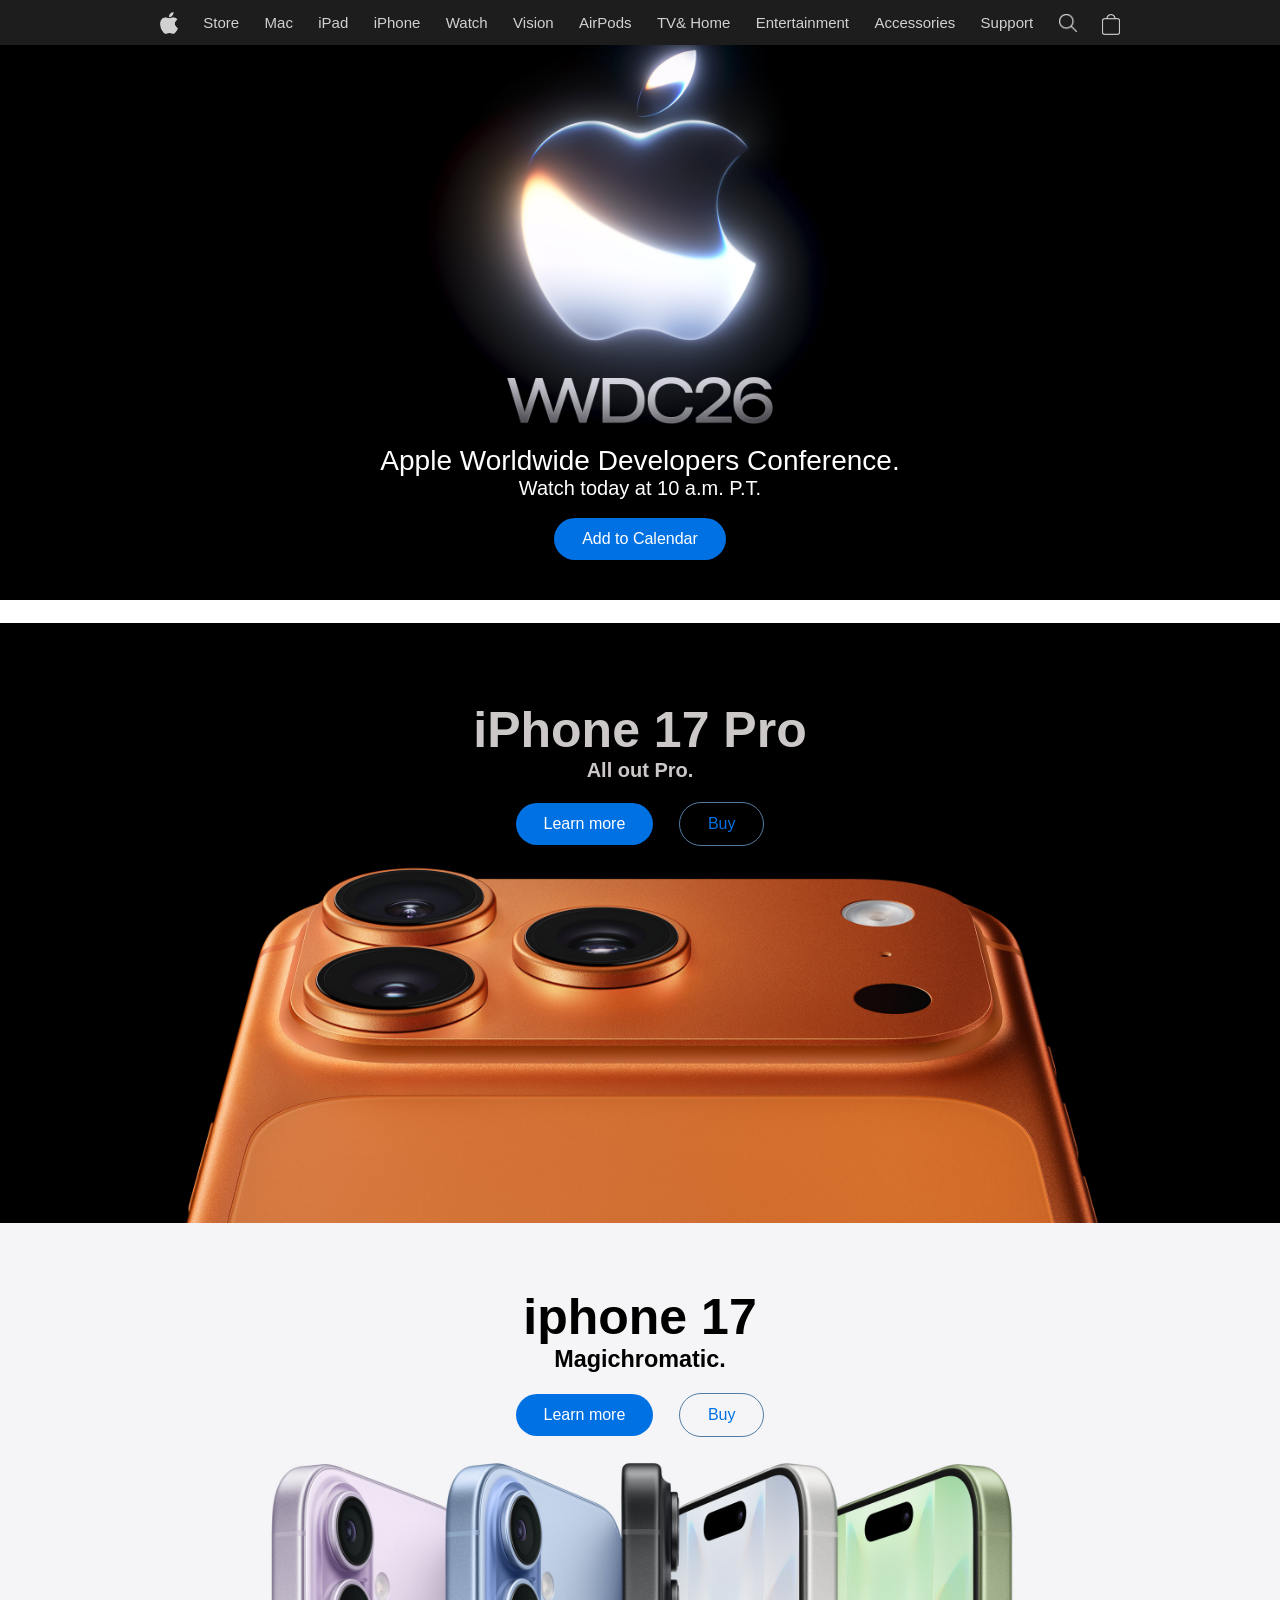
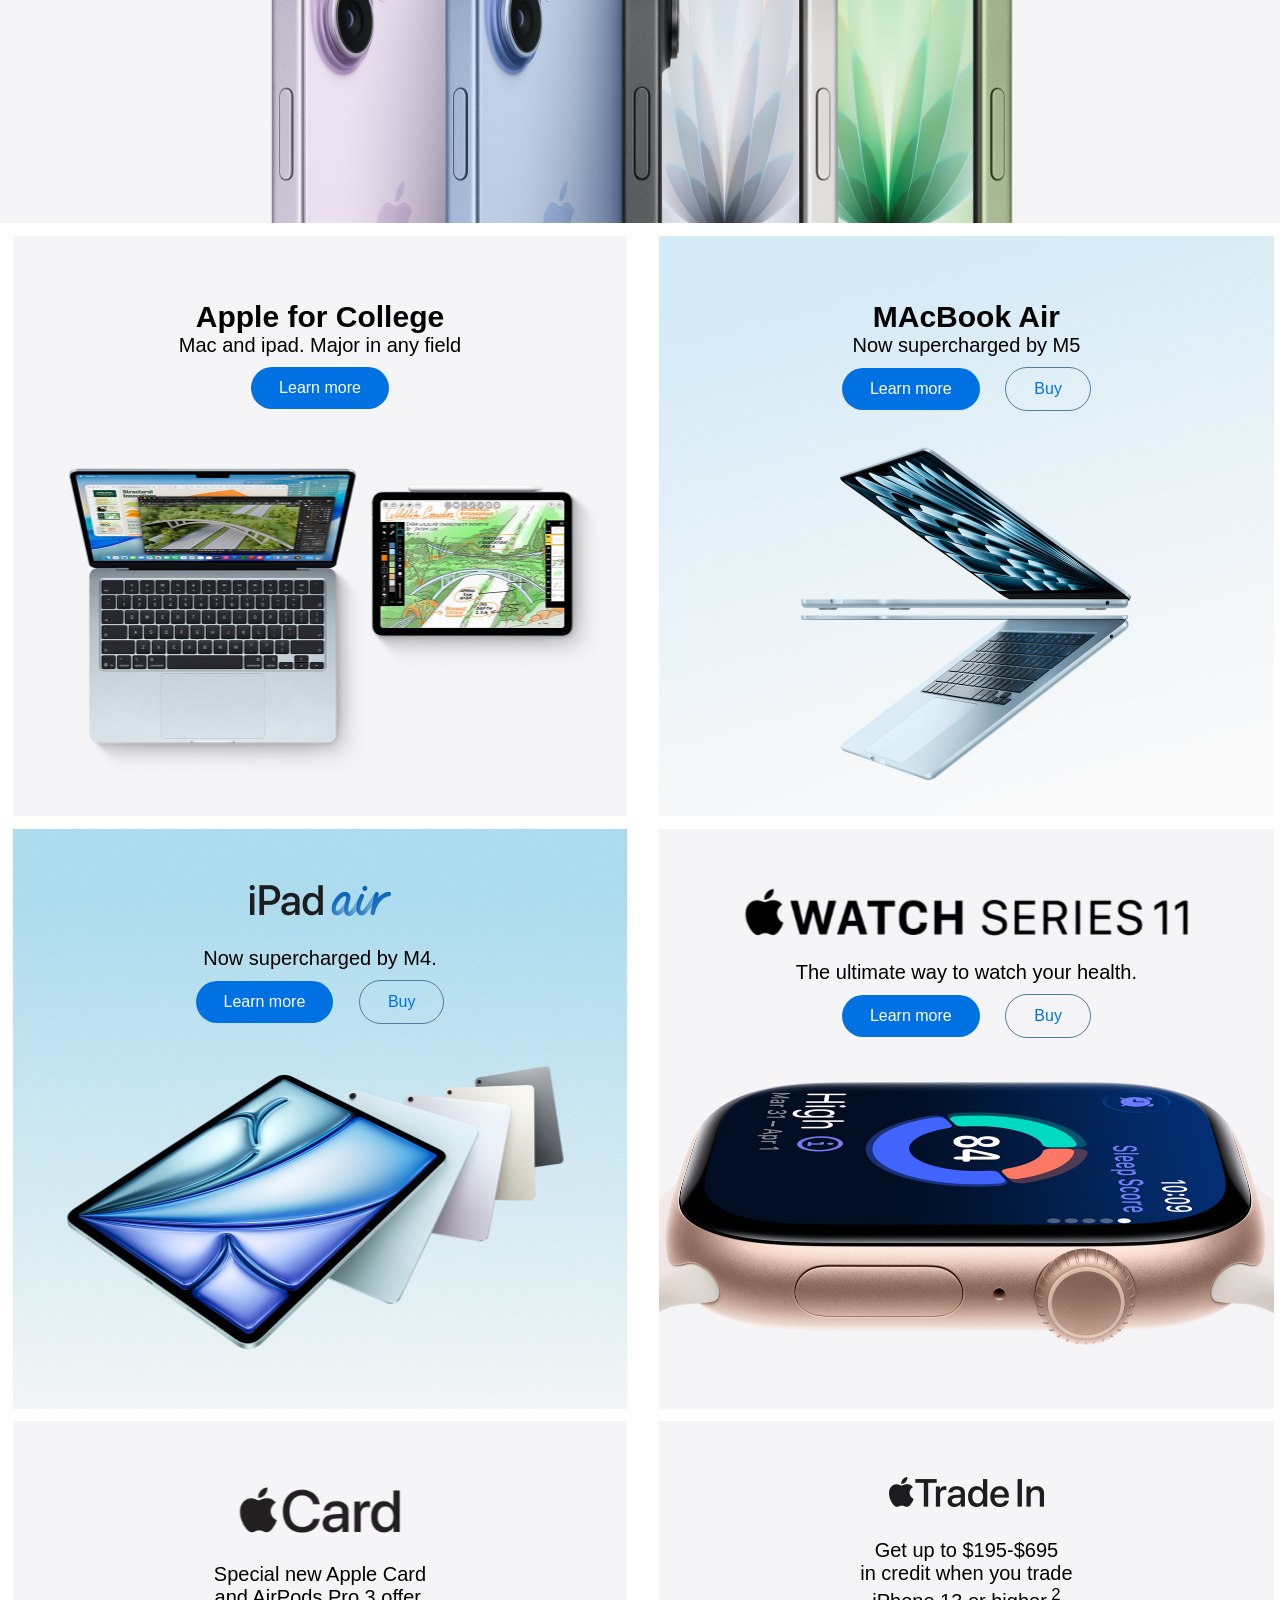
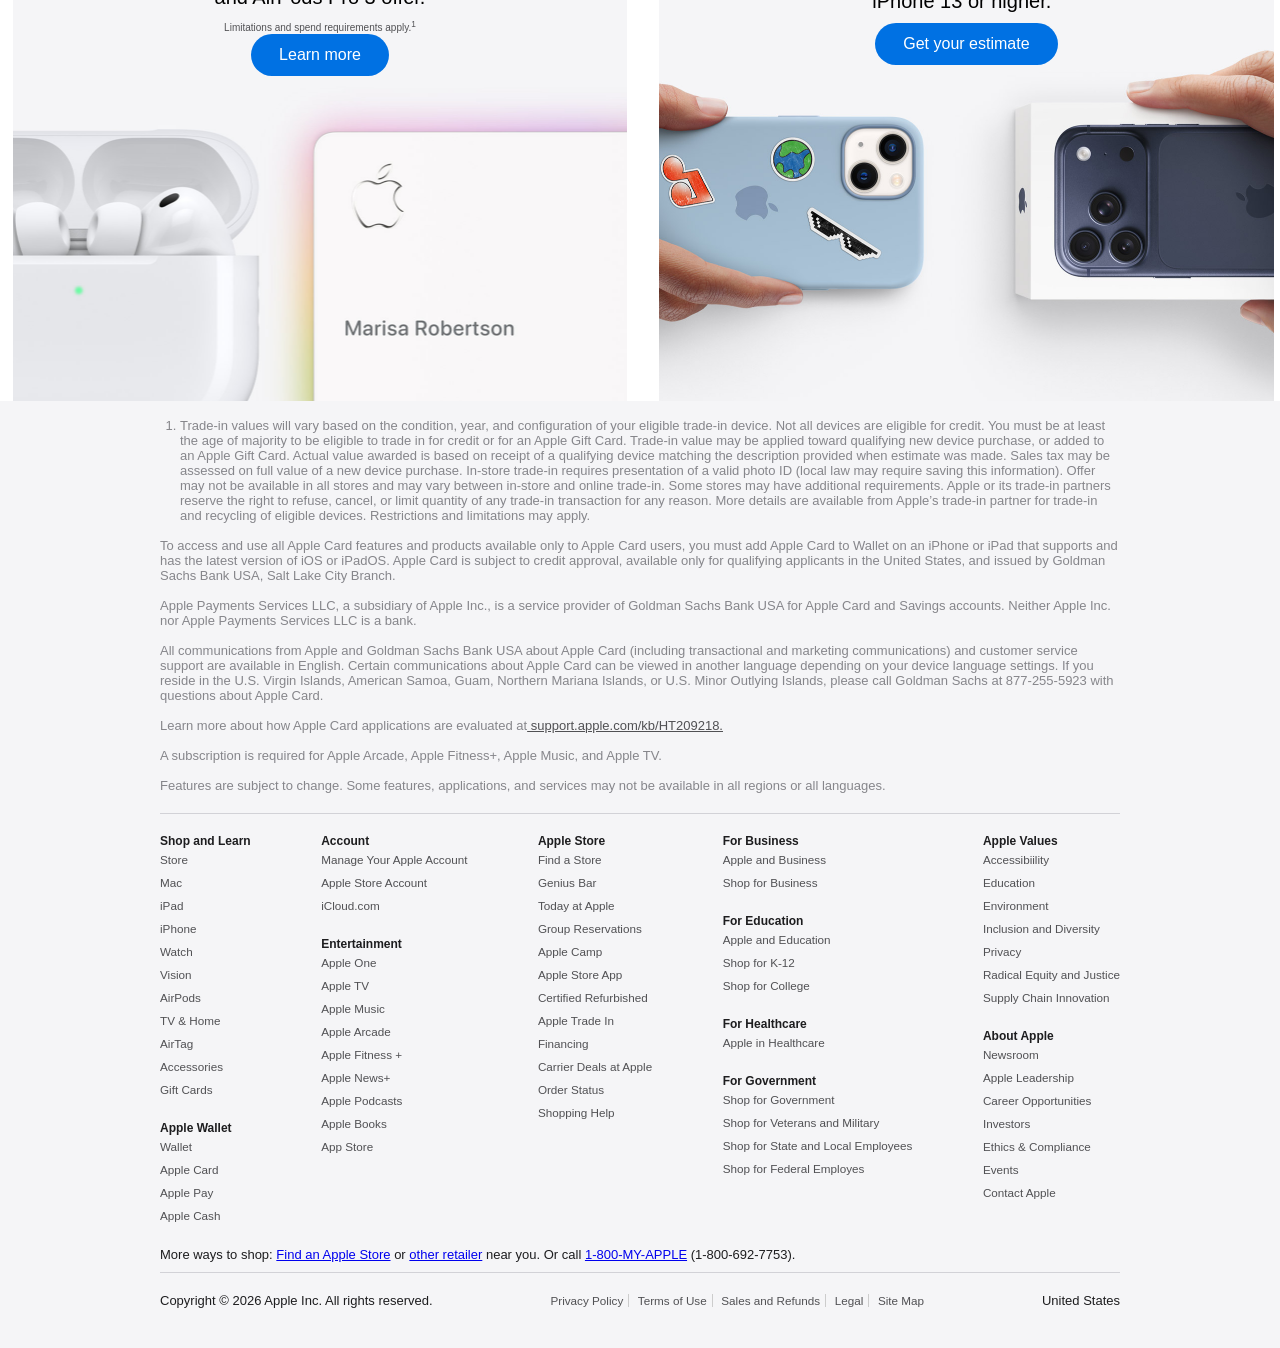
==== commit a78a72bb: "Responsiveness and final-touch." ====
--- a/html/index.html
+++ b/html/index.html
@@ -18,7 +18,10 @@
         <header class="header-wrapper">
             <div class="internal-wrapper">
                 <div class="header-links-wrapper">
-                    <ul>
+                    <div class="menu-icon">
+    <i class="fa fa-bars"></i>
+</div>
+                    <ul id="nav-menu">
                         <li class="logo-link"><a href="index.html"> <img src="../images/icons/logo.png" alt="Apple Logo""> </a> </li>
                         <li><a href=" #">Store</a></li>
                         <li><a href="#">Mac</a></li>
@@ -44,7 +47,7 @@
 
         <div class="hero-content">
 
-            <div class="model">
+            <div class="model" >
                 Apple Worldwide Developers Conference.
             </div>
 
@@ -65,7 +68,7 @@
         <div class="internal-wrapper">
             <div class="title-wrapper">
                 <h1>iPhone 17 Pro</h1>
-                <h3>All out Pro.</h4>
+                <h4>All out Pro.</h4>
             </div>
 
             <div class="buttons-wrapper">
@@ -96,7 +99,7 @@
 
             <div class="description-wrapper">
                 <h1>Apple for College</h1>
-                <p>Mac and ipad.MAjor in any field</p>
+                <p>Mac and ipad. Major in any field</p>
             </div>
             <div class="buttons-wrapper">
                 <button>Learn more </button>
@@ -159,7 +162,7 @@
             </div>
 
             <div class="light-text">
-                Limitations and spend requirements apply.
+                Limitations and spend requirements apply.<sup>1</sup>
             </div>
 
             <div class="buttons-wrapper">
@@ -173,7 +176,7 @@
                 <img src="../images/pictures/trade-in-logo.png">
             </div>
             <div class="description-wrapper">
-                Get up to $195-$695 <br> in credit when you trade <br> iPhone 13 or higher.
+                Get up to $195-$695 <br> in credit when you trade <br> iPhone 13 or higher.<sup>2</sup>
             </div>
             <div class="buttons-wrapper">
                 <button class="btn-blue">Get your estimate</button>
@@ -182,9 +185,6 @@
 
         </div>
     </section>
-
-
-
 
     <footer class="footer-wrapper">
         <div class="internal-wrapper">
@@ -371,4 +371,14 @@
             </div>
         </div>
     </footer>
+
+    <script>
+const menuIcon = document.querySelector(".menu-icon");
+const navMenu = document.querySelector("#nav-menu");
+
+menuIcon.addEventListener("click", function() {
+    navMenu.classList.toggle("active");
+});
+</script>
+
 </body>
--- a/css/style.css
+++ b/css/style.css
@@ -9,7 +9,7 @@
 
 body {
     font-size: 20px;
-    font-family: 'Montserrat', sans-serif;
+    font-family: "SF Pro Text", "SF Pro Icons", "Helvetica Neue", "Helvetica", "Arial", sans-serif;
 }
 
 /* Header */
@@ -67,43 +67,39 @@
     padding: 12px 0 10px;
 }
 
+/*hamburger*/
+
+.menu-icon{
+    display: none;
+    color: white;
+    font-size: 24px;
+    cursor: pointer;
+}
+
 
 
 
 /* Main Highlight */
 
 .main-highlight-wrapper{
-
     height: 600px;
-    
     background-image:
     url("../images/pictures/hero_wwdc_teaser_startframe.jpg");
-
     background-repeat: no-repeat;
-
     background-position: center top;
-
     background-size: contain;
-
     background-color: black;
-
     position: relative;
 }
 
 .hero-content{
-
     position: absolute;
-
     bottom: 40px;
     line-height: 0.5;
     left: 50%;
-
     transform: translateX(-50%);
-
     text-align: center;
-
     color: white;
-
     width: 100%;
 }
 
@@ -118,19 +114,12 @@
 }
 
 .buttons-wrapper button{
-
     background: #0071e3;
-
     color: white;
-
     border: none;
-
     border-radius: 20px;
-
     padding: 12px 24px;
-
     font-size: 17px;
-
     cursor: pointer;
 }
 
@@ -150,13 +139,9 @@
   justify-content: center;
   color: rgb(204, 200, 200);
   text-align: center;
-  padding: 40px 0;
-}
-
-
-.internal-wrapper {
-  margin-bottom: 400px;
-}
+  padding-bottom: 300px;
+}
+
 
 
 .title-wrapper {
@@ -169,7 +154,7 @@
   padding: 12px 28px;
   margin: 0 10px;
   border: none;
-  border-radius: 30px;           /* pill shape */
+  border-radius: 30px;           
   font-size: 16px;
   cursor: pointer;
 }
@@ -234,7 +219,12 @@
     max-width: 430px;
     margin: 0 auto;
     padding: 10px;
-    font-size: 15px;
+    font-size: 20px;
+}
+
+.light-text{
+    font-size: 10px;
+    color: #515154;
 }
 
 .fourth-highlight-wrapper .right-side-wrapper {
@@ -387,4 +377,140 @@
     text-decoration: underline;
 }
 
-
+/* responsiveness for header navavigation*/
+
+/*hamburger for phone sizes*/
+@media (max-width: 768px) {
+
+    .internal-wrapper {
+        width: 100%;
+    }
+
+    .menu-icon {
+        display: block;
+        padding: 10px 20px;
+    }
+
+    #nav-menu {
+        display: none;
+        flex-direction: column;
+        position: absolute;
+        top: 45px;
+        left: 0;
+        width: 100%;
+        background: rgb(30, 29, 29);
+    }
+
+    #nav-menu.active {
+        padding-left: 100px;
+        padding-bottom: 30px;
+        display: grid;
+        grid-template-columns: 1fr 1fr;
+        gap: 10px;
+    }
+
+}
+
+/* tablet size */
+
+@media (max-width: 1024px) and (min-width: 769px) {
+
+    .internal-wrapper {
+        width: 95%;
+    }
+
+    .header-wrapper {
+        font-size: 0.65em;
+    }
+
+    .header-wrapper .header-links-wrapper ul li {
+        padding: 14px 4px 8px;
+    }
+
+}
+
+/* Responsiveness for phone size- the whole body */
+
+@media (max-width: 768px) {
+    .internal-wrapper {
+        width: 100%;
+        padding: 0 15px;
+    }
+
+    .fourth-highlight-wrapper,
+    .fifth-highlight-wrapper,
+    .sixth-highlight-wrapper {
+        flex-direction: column;
+    }
+
+    .left-side-wrapper,
+    .right-side-wrapper {
+        width: 100%;
+        margin: 0;
+        margin-bottom: 10px;
+    }
+
+    .title-wrapper h1 {
+        font-size: 32px;
+    }
+
+    .title-wrapper h3 {
+        font-size: 20px;
+    }
+
+    .description-wrapper {
+        font-size: 16px;
+    }
+
+    .main-highlight-wrapper,
+    .second-highlight-wrapper,
+    .third-highlight-wrapper {
+        height: 500px;
+    }
+
+    .buttons-wrapper button {
+        padding: 10px 20px;
+        font-size: 14px;
+        margin: 5px;
+    }
+
+    .copyright-wrapper {
+        flex-direction: column;
+        gap: 10px;
+    }
+
+     .main-highlight-wrapper {
+        background-size: contain;
+    }
+
+    .footer-wrapper {
+        font-size: 0.5em;
+    }
+
+    .footer-links-wrapper h3 {
+        font-size: 10px;
+    }
+
+    .footer-wrapper ul li {
+        font-size: 0.85em;
+    }
+
+    .hero-content {
+    bottom: 10px;
+    line-height: 0.8;
+    }
+
+  .second-highlight-wrapper {
+    background-image: url(../images/pictures/hero_iphone_17_pro_big.jpg);
+    background-size: cover;
+    background-repeat: no-repeat;
+    background-position: center;
+  }
+
+}
+
+
+
+ 
+
+
